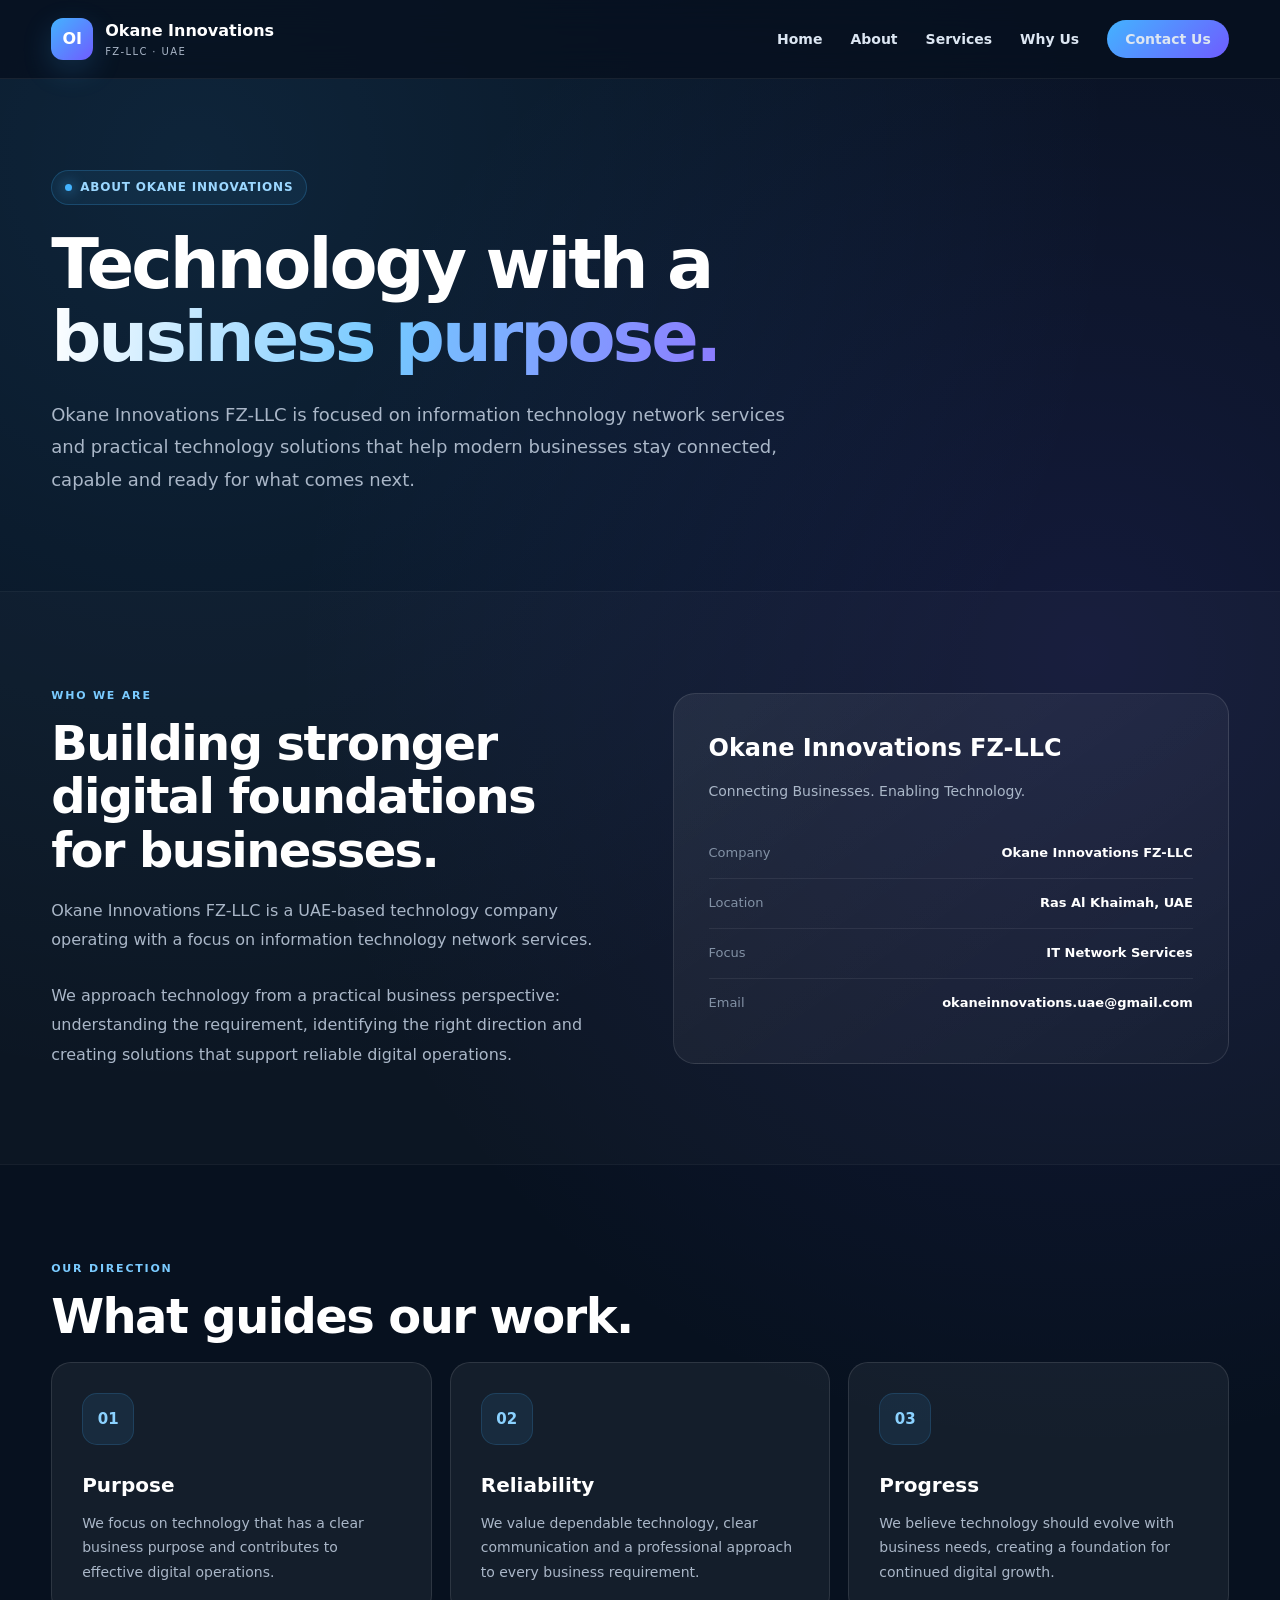
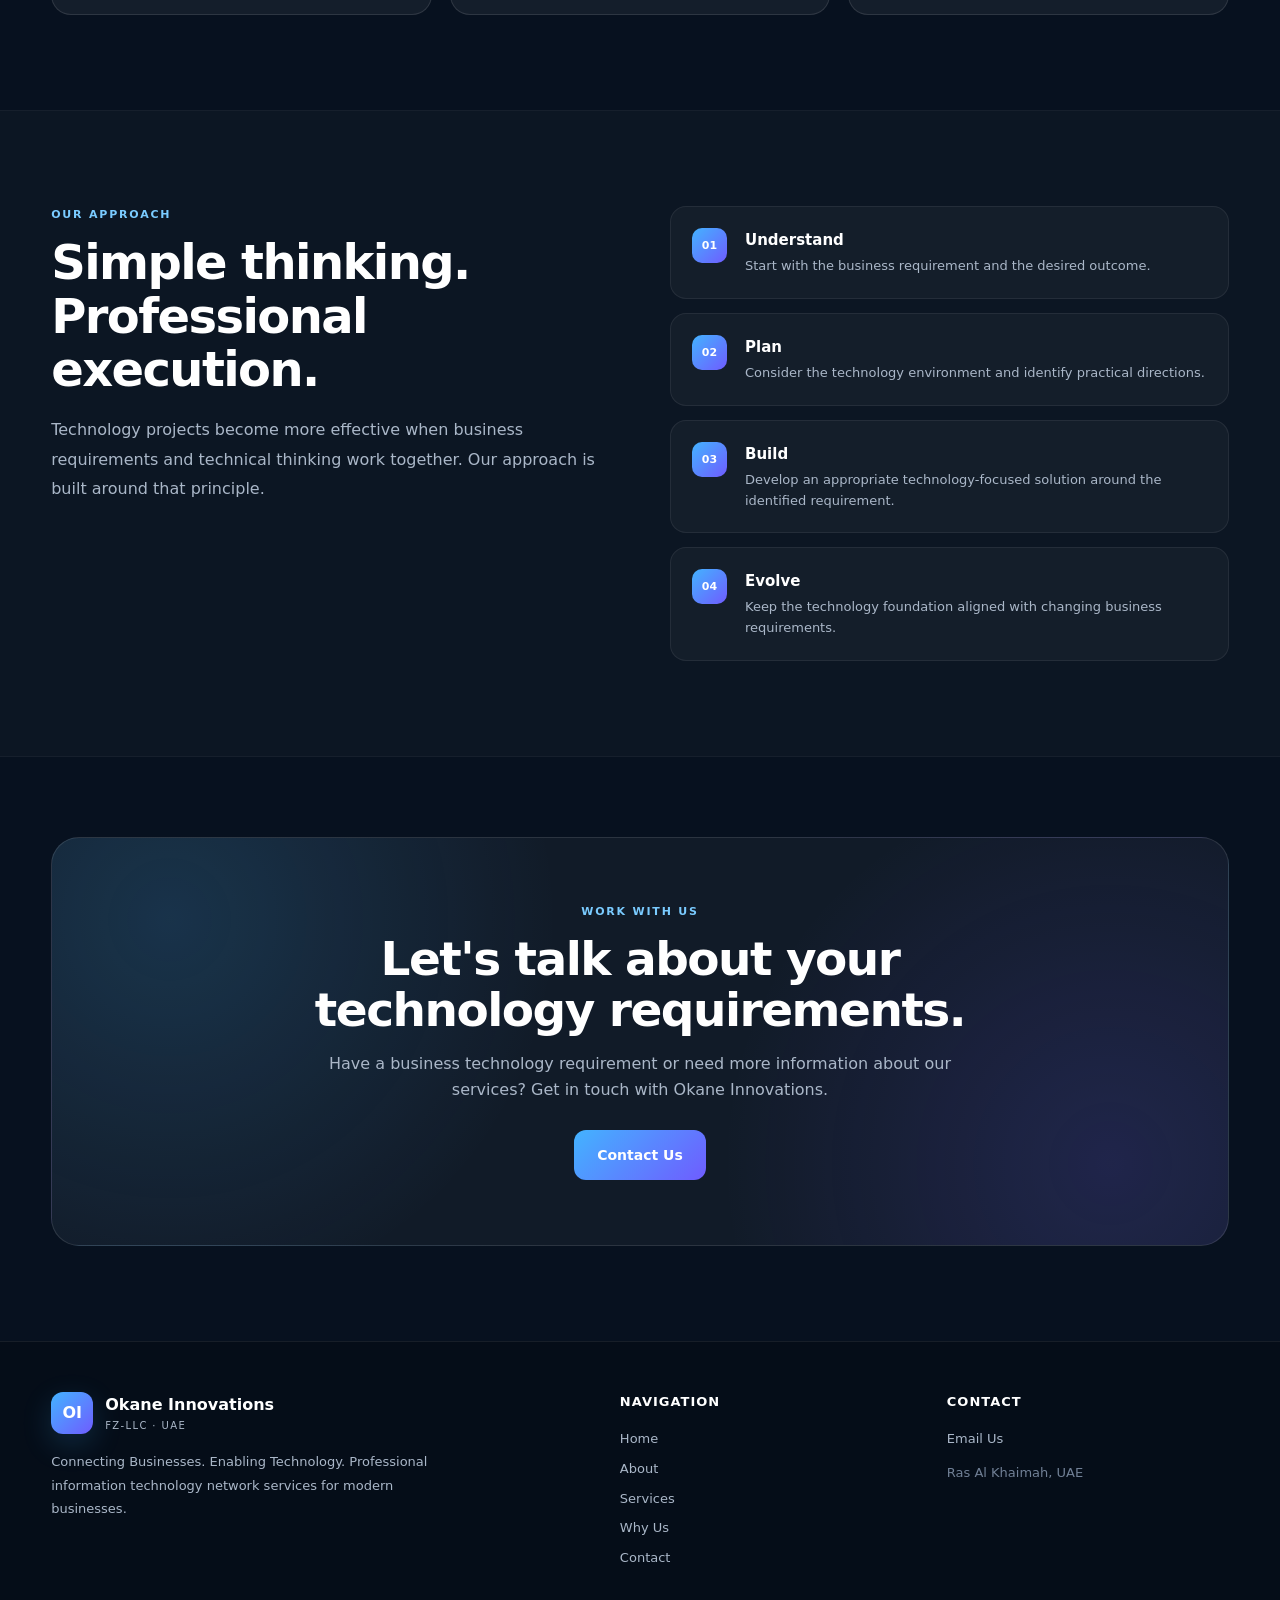
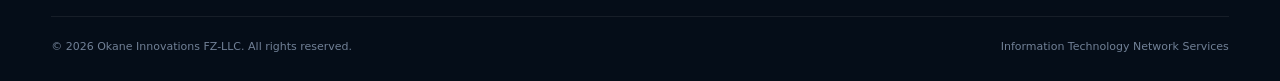
==== about.html @ 5fb8470c "Add about.html for company information page This file contains the complete HTML structure for the '" ====
<!DOCTYPE html>
<html lang="en">
<head>
  <meta charset="UTF-8">

  <meta name="viewport" content="width=device-width, initial-scale=1.0">

  <title>About Us | Okane Innovations FZ-LLC</title>

  <meta
    name="description"
    content="Learn about Okane Innovations FZ-LLC, a UAE-based technology company focused on information technology network services and business technology solutions."
  >

  <meta name="author" content="Okane Innovations FZ-LLC">

  <meta name="theme-color" content="#07111f">

  <style>
    :root {
      --bg: #07111f;
      --bg2: #0b1727;
      --card: rgba(255,255,255,.055);
      --border: rgba(255,255,255,.11);
      --text: #ffffff;
      --muted: #aab7c8;
      --blue: #43b3ff;
      --purple: #6f5cff;
      --max: 1180px;
    }

    * {
      margin: 0;
      padding: 0;
      box-sizing: border-box;
    }

    html {
      scroll-behavior: smooth;
    }

    body {
      font-family:
        Inter,
        system-ui,
        -apple-system,
        BlinkMacSystemFont,
        "Segoe UI",
        sans-serif;

      background:
        radial-gradient(
          circle at 15% 5%,
          rgba(67,179,255,.12),
          transparent 28%
        ),
        radial-gradient(
          circle at 85% 20%,
          rgba(111,92,255,.12),
          transparent 28%
        ),
        var(--bg);

      color: var(--text);
      line-height: 1.6;
      overflow-x: hidden;
    }

    a {
      color: inherit;
      text-decoration: none;
    }

    .container {
      width: min(92%, var(--max));
      margin: auto;
    }

    /* HEADER */

    header {
      position: fixed;
      top: 0;
      left: 0;
      width: 100%;
      z-index: 1000;

      background: rgba(7,17,31,.82);
      backdrop-filter: blur(18px);

      border-bottom: 1px solid rgba(255,255,255,.07);
    }

    .navbar {
      min-height: 78px;

      display: flex;
      align-items: center;
      justify-content: space-between;
    }

    .logo {
      display: flex;
      align-items: center;
      gap: 12px;

      font-weight: 800;
      white-space: nowrap;
    }

    .logo-mark {
      width: 42px;
      height: 42px;

      display: grid;
      place-items: center;

      border-radius: 12px;

      background:
        linear-gradient(
          135deg,
          var(--blue),
          var(--purple)
        );

      font-weight: 900;
      box-shadow: 0 10px 30px rgba(67,179,255,.18);
    }

    .logo-text {
      font-size: 16px;
    }

    .logo-text span {
      display: block;

      color: var(--muted);

      font-size: 10px;
      font-weight: 500;

      letter-spacing: 1.4px;
      text-transform: uppercase;
    }

    nav ul {
      display: flex;
      align-items: center;
      gap: 28px;

      list-style: none;
    }

    nav a {
      color: #dce6f2;

      font-size: 14px;
      font-weight: 600;

      transition: .25s ease;
    }

    nav a:hover {
      color: var(--blue);
    }

    .nav-cta {
      padding: 11px 18px;

      border-radius: 999px;

      background:
        linear-gradient(
          135deg,
          var(--blue),
          var(--purple)
        );
    }

    .menu-toggle {
      display: none;

      border: 0;
      background: transparent;

      color: white;
      font-size: 28px;

      cursor: pointer;
    }

    /* HERO */

    .hero {
      padding: 170px 0 95px;
      position: relative;
    }

    .hero-content {
      max-width: 850px;
    }

    .eyebrow {
      display: inline-flex;
      align-items: center;
      gap: 8px;

      padding: 7px 13px;

      border-radius: 999px;

      border: 1px solid rgba(67,179,255,.22);

      background: rgba(67,179,255,.07);

      color: #9bd7ff;

      font-size: 12px;
      font-weight: 700;

      letter-spacing: .8px;
      text-transform: uppercase;

      margin-bottom: 23px;
    }

    .dot {
      width: 7px;
      height: 7px;

      border-radius: 50%;

      background: var(--blue);

      box-shadow: 0 0 14px var(--blue);
    }

    h1 {
      font-size: clamp(42px, 6vw, 70px);

      line-height: 1.04;

      letter-spacing: -3px;

      margin-bottom: 25px;
    }

    .gradient {
      background:
        linear-gradient(
          100deg,
          #ffffff,
          #74c8ff,
          #8c7bff
        );

      -webkit-background-clip: text;
      background-clip: text;

      color: transparent;
    }

    .hero p {
      max-width: 760px;

      color: var(--muted);

      font-size: 18px;
      line-height: 1.8;
    }

    /* CONTENT */

    section {
      padding: 95px 0;
    }

    .section-label {
      color: #7acbff;

      font-size: 11px;
      font-weight: 800;

      letter-spacing: 1.8px;
      text-transform: uppercase;

      margin-bottom: 12px;
    }

    .section-title {
      font-size: clamp(31px, 4vw, 48px);

      line-height: 1.12;

      letter-spacing: -1.6px;

      margin-bottom: 18px;
    }

    .section-text {
      color: var(--muted);

      font-size: 16px;

      line-height: 1.85;
    }

    .intro {
      background: rgba(255,255,255,.018);

      border-top: 1px solid rgba(255,255,255,.04);
      border-bottom: 1px solid rgba(255,255,255,.04);
    }

    .intro-grid {
      display: grid;

      grid-template-columns: 1fr 1fr;

      gap: 65px;

      align-items: center;
    }

    .info-card {
      padding: 35px;

      border-radius: 22px;

      background:
        linear-gradient(
          145deg,
          rgba(255,255,255,.07),
          rgba(255,255,255,.025)
        );

      border: 1px solid var(--border);
    }

    .info-card h3 {
      font-size: 24px;
      margin-bottom: 12px;
    }

    .info-card p {
      color: var(--muted);

      font-size: 14px;

      line-height: 1.8;
    }

    .company-details {
      margin-top: 25px;
    }

    .detail {
      padding: 14px 0;

      display: flex;
      justify-content: space-between;
      gap: 20px;

      border-bottom: 1px solid rgba(255,255,255,.07);
    }

    .detail:last-child {
      border-bottom: 0;
    }

    .detail span:first-child {
      color: #8291a5;
      font-size: 13px;
    }

    .detail span:last-child {
      text-align: right;
      font-size: 13px;
      font-weight: 700;
    }

    /* MISSION */

    .mission-grid {
      display: grid;

      grid-template-columns: repeat(3,1fr);

      gap: 18px;
    }

    .mission-card {
      min-height: 250px;

      padding: 30px;

      border-radius: 20px;

      background: var(--card);

      border: 1px solid var(--border);

      transition: .3s ease;
    }

    .mission-card:hover {
      transform: translateY(-5px);

      border-color: rgba(67,179,255,.3);

      background: rgba(67,179,255,.055);
    }

    .icon {
      width: 52px;
      height: 52px;

      display: grid;
      place-items: center;

      margin-bottom: 24px;

      border-radius: 15px;

      background: rgba(67,179,255,.09);

      border: 1px solid rgba(67,179,255,.17);

      color: #8bd2ff;

      font-size: 15px;
      font-weight: 900;
    }

    .mission-card h3 {
      font-size: 20px;

      margin-bottom: 10px;
    }

    .mission-card p {
      color: var(--muted);

      font-size: 14px;

      line-height: 1.75;
    }

    /* APPROACH */

    .approach {
      background: rgba(255,255,255,.018);

      border-top: 1px solid rgba(255,255,255,.04);
      border-bottom: 1px solid rgba(255,255,255,.04);
    }

    .approach-grid {
      display: grid;

      grid-template-columns: 1fr 1fr;

      gap: 60px;
    }

    .approach-list {
      display: grid;
      gap: 14px;
    }

    .approach-item {
      display: flex;
      gap: 18px;

      padding: 21px;

      border-radius: 16px;

      background: rgba(255,255,255,.035);

      border: 1px solid rgba(255,255,255,.07);
    }

    .number {
      min-width: 35px;
      height: 35px;

      display: grid;
      place-items: center;

      border-radius: 10px;

      background:
        linear-gradient(
          135deg,
          var(--blue),
          var(--purple)
        );

      font-size: 11px;
      font-weight: 900;
    }

    .approach-item h4 {
      margin-bottom: 4px;
      font-size: 15px;
    }

    .approach-item p {
      color: var(--muted);
      font-size: 13px;
    }

    /* CTA */

    .cta {
      padding-top: 80px;
    }

    .cta-box {
      padding: 65px;

      text-align: center;

      border-radius: 28px;

      background:
        radial-gradient(
          circle at 10% 20%,
          rgba(67,179,255,.16),
          transparent 35%
        ),
        radial-gradient(
          circle at 90% 80%,
          rgba(111,92,255,.16),
          transparent 35%
        ),
        rgba(255,255,255,.045);

      border: 1px solid var(--border);
    }

    .cta-box h2 {
      max-width: 700px;

      margin: auto auto 15px;

      font-size: clamp(30px,4vw,47px);

      line-height: 1.1;
      letter-spacing: -1.5px;
    }

    .cta-box p {
      max-width: 650px;

      margin: 0 auto 28px;

      color: var(--muted);
    }

    .button {
      display: inline-flex;

      align-items: center;
      justify-content: center;

      min-height: 50px;

      padding: 0 23px;

      border-radius: 12px;

      background:
        linear-gradient(
          135deg,
          var(--blue),
          var(--purple)
        );

      font-size: 14px;
      font-weight: 800;
    }

    /* FOOTER */

    footer {
      padding: 50px 0 25px;

      background: #050d18;

      border-top: 1px solid rgba(255,255,255,.07);
    }

    .footer-grid {
      display: grid;

      grid-template-columns: 1.3fr .7fr .7fr;

      gap: 45px;

      padding-bottom: 38px;
    }

    .footer-brand p {
      max-width: 420px;

      margin-top: 16px;

      color: var(--muted);

      font-size: 13px;

      line-height: 1.8;
    }

    .footer-column h4 {
      margin-bottom: 16px;

      font-size: 13px;

      text-transform: uppercase;
      letter-spacing: 1px;
    }

    .footer-column a {
      display: block;

      color: var(--muted);

      font-size: 13px;

      margin-bottom: 9px;
    }

    .footer-column a:hover {
      color: var(--blue);
    }

    .footer-bottom {
      padding-top: 21px;

      border-top: 1px solid rgba(255,255,255,.07);

      display: flex;

      justify-content: space-between;

      gap: 20px;

      color: #718096;

      font-size: 11px;
    }

    /* RESPONSIVE */

    @media (max-width: 900px) {

      .intro-grid,
      .approach-grid {
        grid-template-columns: 1fr;
      }

      .mission-grid {
        grid-template-columns: 1fr 1fr;
      }

      .footer-grid {
        grid-template-columns: 1fr 1fr;
      }
    }

    @media (max-width: 720px) {

      .menu-toggle {
        display: block;
      }

      nav {
        display: none;

        position: absolute;

        top: 78px;
        left: 0;

        width: 100%;

        padding: 20px 5%;

        background: rgba(7,17,31,.97);

        border-bottom: 1px solid rgba(255,255,255,.08);
      }

      nav.active {
        display: block;
      }

      nav ul {
        flex-direction: column;
        align-items: stretch;
        gap: 3px;
      }

      nav a {
        display: block;
        padding: 11px 0;
      }

      .nav-cta {
        text-align: center;
        margin-top: 7px;
      }

      .mission-grid,
      .footer-grid {
        grid-template-columns: 1fr;
      }

      .cta-box {
        padding: 45px 25px;
      }

      .footer-bottom {
        flex-direction: column;
      }
    }

    @media (max-width: 480px) {

      .hero {
        padding-top: 125px;
      }

      h1 {
        letter-spacing: -2px;
      }

      .detail {
        flex-direction: column;
        gap: 4px;
      }

      .detail span:last-child {
        text-align: left;
      }
    }
  </style>
</head>

<body>

  <!-- HEADER -->

  <header>

    <div class="container navbar">

      <a href="index.html" class="logo">

        <div class="logo-mark">
          OI
        </div>

        <div class="logo-text">
          Okane Innovations
          <span>FZ-LLC · UAE</span>
        </div>

      </a>

      <button
        class="menu-toggle"
        id="menuToggle"
        aria-label="Open navigation"
        aria-expanded="false"
      >
        ☰
      </button>

      <nav id="mainNav">

        <ul>

          <li>
            <a href="index.html">
              Home
            </a>
          </li>

          <li>
            <a href="about.html">
              About
            </a>
          </li>

          <li>
            <a href="index.html#services">
              Services
            </a>
          </li>

          <li>
            <a href="index.html#why-us">
              Why Us
            </a>
          </li>

          <li>
            <a href="index.html#contact" class="nav-cta">
              Contact Us
            </a>
          </li>

        </ul>

      </nav>

    </div>

  </header>


  <!-- HERO -->

  <main>

    <section class="hero">

      <div class="container">

        <div class="hero-content">

          <div class="eyebrow">

            <span class="dot"></span>

            About Okane Innovations

          </div>

          <h1>

            Technology with a
            <span class="gradient">
              business purpose.
            </span>

          </h1>

          <p>
            Okane Innovations FZ-LLC is focused on information
            technology network services and practical technology
            solutions that help modern businesses stay connected,
            capable and ready for what comes next.
          </p>

        </div>

      </div>

    </section>


    <!-- COMPANY INTRO -->

    <section class="intro">

      <div class="container intro-grid">

        <div>

          <div class="section-label">
            Who We Are
          </div>

          <h2 class="section-title">
            Building stronger digital foundations for businesses.
          </h2>

          <p class="section-text">
            Okane Innovations FZ-LLC is a UAE-based technology
            company operating with a focus on information technology
            network services.
          </p>

          <br>

          <p class="section-text">
            We approach technology from a practical business
            perspective: understanding the requirement, identifying
            the right direction and creating solutions that support
            reliable digital operations.
          </p>

        </div>


        <div class="info-card">

          <h3>
            Okane Innovations FZ-LLC
          </h3>

          <p>
            Connecting Businesses. Enabling Technology.
          </p>

          <div class="company-details">

            <div class="detail">

              <span>
                Company
              </span>

              <span>
                Okane Innovations FZ-LLC
              </span>

            </div>

            <div class="detail">

              <span>
                Location
              </span>

              <span>
                Ras Al Khaimah, UAE
              </span>

            </div>

            <div class="detail">

              <span>
                Focus
              </span>

              <span>
                IT Network Services
              </span>

            </div>

            <div class="detail">

              <span>
                Email
              </span>

              <span>
                okaneinnovations.uae@gmail.com
              </span>

            </div>

          </div>

        </div>

      </div>

    </section>


    <!-- MISSION -->

    <section>

      <div class="container">

        <div class="section-label">
          Our Direction
        </div>

        <h2 class="section-title">
          What guides our work.
        </h2>

        <div class="mission-grid">

          <article class="mission-card">

            <div class="icon">
              01
            </div>

            <h3>
              Purpose
            </h3>

            <p>
              We focus on technology that has a clear business
              purpose and contributes to effective digital operations.
            </p>

          </article>


          <article class="mission-card">

            <div class="icon">
              02
            </div>

            <h3>
              Reliability
            </h3>

            <p>
              We value dependable technology, clear communication
              and a professional approach to every business requirement.
            </p>

          </article>


          <article class="mission-card">

            <div class="icon">
              03
            </div>

            <h3>
              Progress
            </h3>

            <p>
              We believe technology should evolve with business needs,
              creating a foundation for continued digital growth.
            </p>

          </article>

        </div>

      </div>

    </section>


    <!-- APPROACH -->

    <section class="approach">

      <div class="container approach-grid">

        <div>

          <div class="section-label">
            Our Approach
          </div>

          <h2 class="section-title">
            Simple thinking.
            Professional execution.
          </h2>

          <p class="section-text">
            Technology projects become more effective when business
            requirements and technical thinking work together.
            Our approach is built around that principle.
          </p>

        </div>


        <div class="approach-list">

          <div class="approach-item">

            <div class="number">
              01
            </div>

            <div>

              <h4>
                Understand
              </h4>

              <p>
                Start with the business requirement and the desired
                outcome.
              </p>

            </div>

          </div>


          <div class="approach-item">

            <div class="number">
              02
            </div>

            <div>

              <h4>
                Plan
              </h4>

              <p>
                Consider the technology environment and identify
                practical directions.
              </p>

            </div>

          </div>


          <div class="approach-item">

            <div class="number">
              03
            </div>

            <div>

              <h4>
                Build
              </h4>

              <p>
                Develop an appropriate technology-focused solution
                around the identified requirement.
              </p>

            </div>

          </div>


          <div class="approach-item">

            <div class="number">
              04
            </div>

            <div>

              <h4>
                Evolve
              </h4>

              <p>
                Keep the technology foundation aligned with changing
                business requirements.
              </p>

            </div>

          </div>

        </div>

      </div>

    </section>


    <!-- CTA -->

    <section class="cta">

      <div class="container">

        <div class="cta-box">

          <div class="section-label">
            Work With Us
          </div>

          <h2>
            Let's talk about your technology requirements.
          </h2>

          <p>
            Have a business technology requirement or need more
            information about our services? Get in touch with
            Okane Innovations.
          </p>

          <a
            href="mailto:okaneinnovations.uae@gmail.com"
            class="button"
          >
            Contact Us
          </a>

        </div>

      </div>

    </section>

  </main>


  <!-- FOOTER -->

  <footer>

    <div class="container">

      <div class="footer-grid">

        <div class="footer-brand">

          <a href="index.html" class="logo">

            <div class="logo-mark">
              OI
            </div>

            <div class="logo-text">
              Okane Innovations
              <span>FZ-LLC · UAE</span>
            </div>

          </a>

          <p>
            Connecting Businesses. Enabling Technology.
            Professional information technology network services
            for modern businesses.
          </p>

        </div>


        <div class="footer-column">

          <h4>
            Navigation
          </h4>

          <a href="index.html">
            Home
          </a>

          <a href="about.html">
            About
          </a>

          <a href="index.html#services">
            Services
          </a>

          <a href="index.html#why-us">
            Why Us
          </a>

          <a href="index.html#contact">
            Contact
          </a>

        </div>


        <div class="footer-column">

          <h4>
            Contact
          </h4>

          <a href="mailto:okaneinnovations.uae@gmail.com">
            Email Us
          </a>

          <span style="color:#718096;font-size:13px;">
            Ras Al Khaimah, UAE
          </span>

        </div>

      </div>


      <div class="footer-bottom">

        <span>
          © <span id="year"></span>
          Okane Innovations FZ-LLC.
          All rights reserved.
        </span>

        <span>
          Information Technology Network Services
        </span>

      </div>

    </div>

  </footer>


  <script>

    const menuToggle =
      document.getElementById("menuToggle");

    const mainNav =
      document.getElementById("mainNav");

    menuToggle.addEventListener("click", () => {

      const isOpen =
        mainNav.classList.toggle("active");

      menuToggle.setAttribute(
        "aria-expanded",
        isOpen ? "true" : "false"
      );

    });


    document
      .querySelectorAll("#mainNav a")
      .forEach(link => {

        link.addEventListener("click", () => {

          mainNav.classList.remove("active");

          menuToggle.setAttribute(
            "aria-expanded",
            "false"
          );

        });

      });


    document.getElementById("year").textContent =
      new Date().getFullYear();

  </script>

</body>
</html>
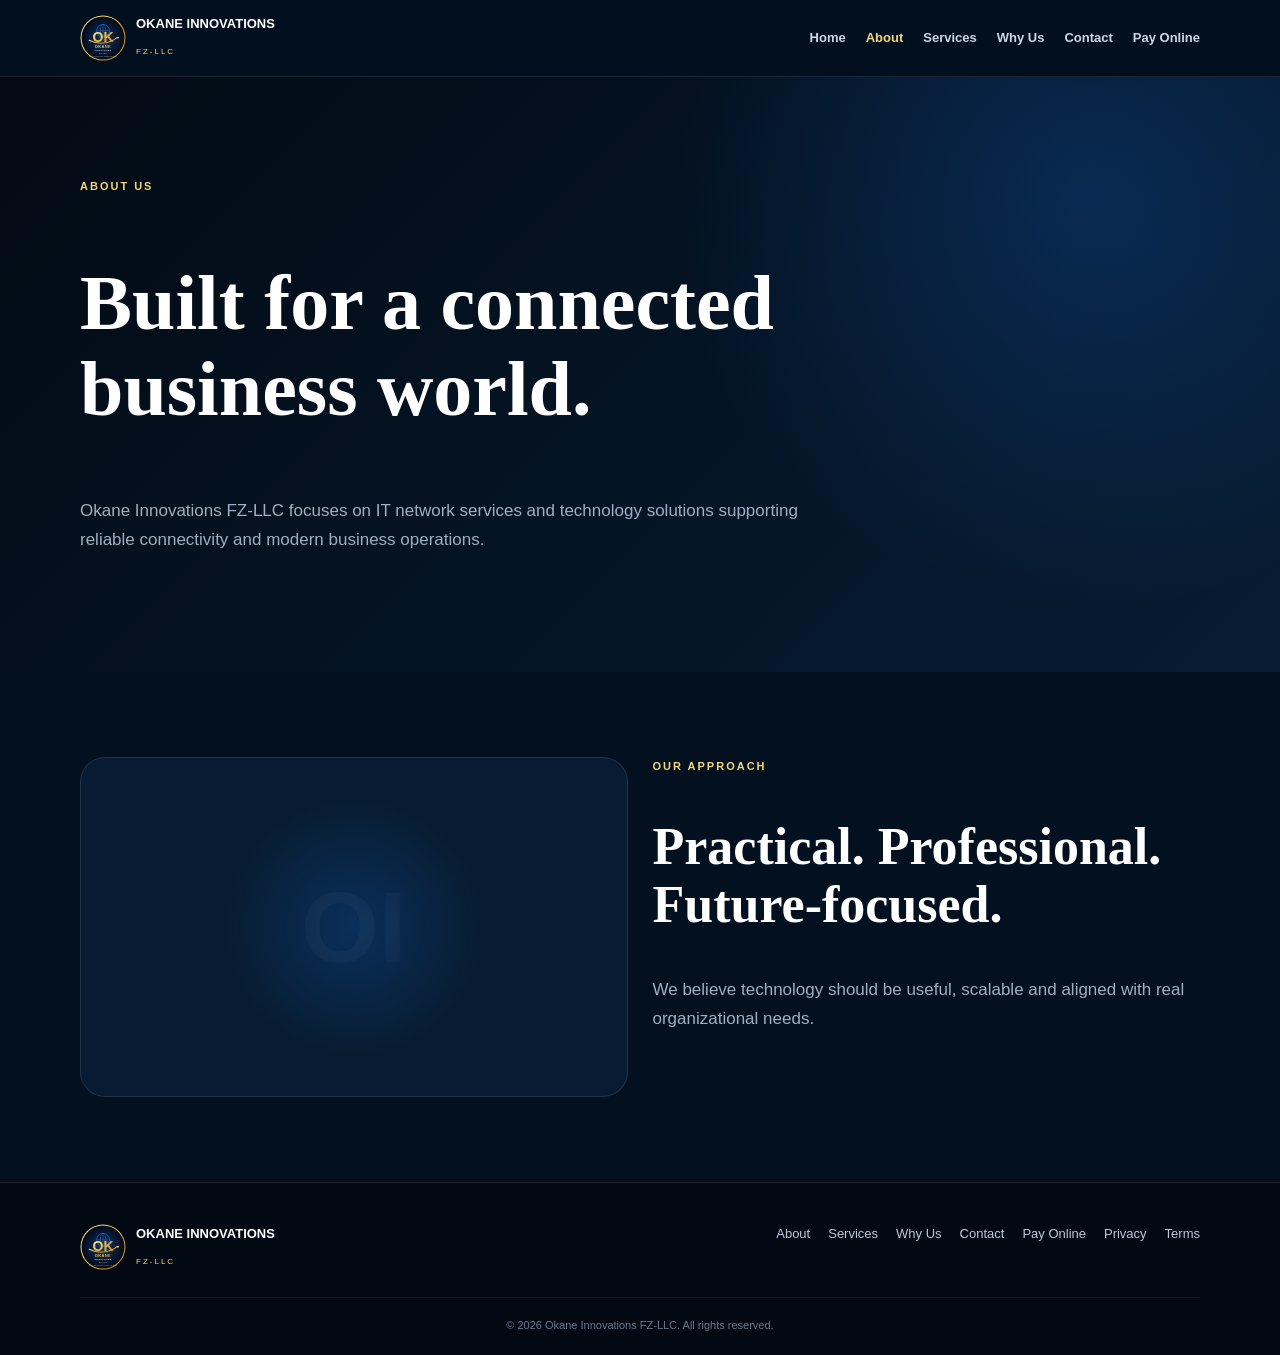
==== commit ca77c75b: "Add files via upload" ====
--- a/about.html
+++ b/about.html
@@ -1,1351 +1 @@
-<!DOCTYPE html>
-<html lang="en">
-<head>
-  <meta charset="UTF-8">
-
-  <meta name="viewport" content="width=device-width, initial-scale=1.0">
-
-  <title>About Us | Okane Innovations FZ-LLC</title>
-
-  <meta
-    name="description"
-    content="Learn about Okane Innovations FZ-LLC, a UAE-based technology company focused on information technology network services and business technology solutions."
-  >
-
-  <meta name="author" content="Okane Innovations FZ-LLC">
-
-  <meta name="theme-color" content="#07111f">
-
-  <style>
-    :root {
-      --bg: #07111f;
-      --bg2: #0b1727;
-      --card: rgba(255,255,255,.055);
-      --border: rgba(255,255,255,.11);
-      --text: #ffffff;
-      --muted: #aab7c8;
-      --blue: #43b3ff;
-      --purple: #6f5cff;
-      --max: 1180px;
-    }
-
-    * {
-      margin: 0;
-      padding: 0;
-      box-sizing: border-box;
-    }
-
-    html {
-      scroll-behavior: smooth;
-    }
-
-    body {
-      font-family:
-        Inter,
-        system-ui,
-        -apple-system,
-        BlinkMacSystemFont,
-        "Segoe UI",
-        sans-serif;
-
-      background:
-        radial-gradient(
-          circle at 15% 5%,
-          rgba(67,179,255,.12),
-          transparent 28%
-        ),
-        radial-gradient(
-          circle at 85% 20%,
-          rgba(111,92,255,.12),
-          transparent 28%
-        ),
-        var(--bg);
-
-      color: var(--text);
-      line-height: 1.6;
-      overflow-x: hidden;
-    }
-
-    a {
-      color: inherit;
-      text-decoration: none;
-    }
-
-    .container {
-      width: min(92%, var(--max));
-      margin: auto;
-    }
-
-    /* HEADER */
-
-    header {
-      position: fixed;
-      top: 0;
-      left: 0;
-      width: 100%;
-      z-index: 1000;
-
-      background: rgba(7,17,31,.82);
-      backdrop-filter: blur(18px);
-
-      border-bottom: 1px solid rgba(255,255,255,.07);
-    }
-
-    .navbar {
-      min-height: 78px;
-
-      display: flex;
-      align-items: center;
-      justify-content: space-between;
-    }
-
-    .logo {
-      display: flex;
-      align-items: center;
-      gap: 12px;
-
-      font-weight: 800;
-      white-space: nowrap;
-    }
-
-    .logo-mark {
-      width: 42px;
-      height: 42px;
-
-      display: grid;
-      place-items: center;
-
-      border-radius: 12px;
-
-      background:
-        linear-gradient(
-          135deg,
-          var(--blue),
-          var(--purple)
-        );
-
-      font-weight: 900;
-      box-shadow: 0 10px 30px rgba(67,179,255,.18);
-    }
-
-    .logo-text {
-      font-size: 16px;
-    }
-
-    .logo-text span {
-      display: block;
-
-      color: var(--muted);
-
-      font-size: 10px;
-      font-weight: 500;
-
-      letter-spacing: 1.4px;
-      text-transform: uppercase;
-    }
-
-    nav ul {
-      display: flex;
-      align-items: center;
-      gap: 28px;
-
-      list-style: none;
-    }
-
-    nav a {
-      color: #dce6f2;
-
-      font-size: 14px;
-      font-weight: 600;
-
-      transition: .25s ease;
-    }
-
-    nav a:hover {
-      color: var(--blue);
-    }
-
-    .nav-cta {
-      padding: 11px 18px;
-
-      border-radius: 999px;
-
-      background:
-        linear-gradient(
-          135deg,
-          var(--blue),
-          var(--purple)
-        );
-    }
-
-    .menu-toggle {
-      display: none;
-
-      border: 0;
-      background: transparent;
-
-      color: white;
-      font-size: 28px;
-
-      cursor: pointer;
-    }
-
-    /* HERO */
-
-    .hero {
-      padding: 170px 0 95px;
-      position: relative;
-    }
-
-    .hero-content {
-      max-width: 850px;
-    }
-
-    .eyebrow {
-      display: inline-flex;
-      align-items: center;
-      gap: 8px;
-
-      padding: 7px 13px;
-
-      border-radius: 999px;
-
-      border: 1px solid rgba(67,179,255,.22);
-
-      background: rgba(67,179,255,.07);
-
-      color: #9bd7ff;
-
-      font-size: 12px;
-      font-weight: 700;
-
-      letter-spacing: .8px;
-      text-transform: uppercase;
-
-      margin-bottom: 23px;
-    }
-
-    .dot {
-      width: 7px;
-      height: 7px;
-
-      border-radius: 50%;
-
-      background: var(--blue);
-
-      box-shadow: 0 0 14px var(--blue);
-    }
-
-    h1 {
-      font-size: clamp(42px, 6vw, 70px);
-
-      line-height: 1.04;
-
-      letter-spacing: -3px;
-
-      margin-bottom: 25px;
-    }
-
-    .gradient {
-      background:
-        linear-gradient(
-          100deg,
-          #ffffff,
-          #74c8ff,
-          #8c7bff
-        );
-
-      -webkit-background-clip: text;
-      background-clip: text;
-
-      color: transparent;
-    }
-
-    .hero p {
-      max-width: 760px;
-
-      color: var(--muted);
-
-      font-size: 18px;
-      line-height: 1.8;
-    }
-
-    /* CONTENT */
-
-    section {
-      padding: 95px 0;
-    }
-
-    .section-label {
-      color: #7acbff;
-
-      font-size: 11px;
-      font-weight: 800;
-
-      letter-spacing: 1.8px;
-      text-transform: uppercase;
-
-      margin-bottom: 12px;
-    }
-
-    .section-title {
-      font-size: clamp(31px, 4vw, 48px);
-
-      line-height: 1.12;
-
-      letter-spacing: -1.6px;
-
-      margin-bottom: 18px;
-    }
-
-    .section-text {
-      color: var(--muted);
-
-      font-size: 16px;
-
-      line-height: 1.85;
-    }
-
-    .intro {
-      background: rgba(255,255,255,.018);
-
-      border-top: 1px solid rgba(255,255,255,.04);
-      border-bottom: 1px solid rgba(255,255,255,.04);
-    }
-
-    .intro-grid {
-      display: grid;
-
-      grid-template-columns: 1fr 1fr;
-
-      gap: 65px;
-
-      align-items: center;
-    }
-
-    .info-card {
-      padding: 35px;
-
-      border-radius: 22px;
-
-      background:
-        linear-gradient(
-          145deg,
-          rgba(255,255,255,.07),
-          rgba(255,255,255,.025)
-        );
-
-      border: 1px solid var(--border);
-    }
-
-    .info-card h3 {
-      font-size: 24px;
-      margin-bottom: 12px;
-    }
-
-    .info-card p {
-      color: var(--muted);
-
-      font-size: 14px;
-
-      line-height: 1.8;
-    }
-
-    .company-details {
-      margin-top: 25px;
-    }
-
-    .detail {
-      padding: 14px 0;
-
-      display: flex;
-      justify-content: space-between;
-      gap: 20px;
-
-      border-bottom: 1px solid rgba(255,255,255,.07);
-    }
-
-    .detail:last-child {
-      border-bottom: 0;
-    }
-
-    .detail span:first-child {
-      color: #8291a5;
-      font-size: 13px;
-    }
-
-    .detail span:last-child {
-      text-align: right;
-      font-size: 13px;
-      font-weight: 700;
-    }
-
-    /* MISSION */
-
-    .mission-grid {
-      display: grid;
-
-      grid-template-columns: repeat(3,1fr);
-
-      gap: 18px;
-    }
-
-    .mission-card {
-      min-height: 250px;
-
-      padding: 30px;
-
-      border-radius: 20px;
-
-      background: var(--card);
-
-      border: 1px solid var(--border);
-
-      transition: .3s ease;
-    }
-
-    .mission-card:hover {
-      transform: translateY(-5px);
-
-      border-color: rgba(67,179,255,.3);
-
-      background: rgba(67,179,255,.055);
-    }
-
-    .icon {
-      width: 52px;
-      height: 52px;
-
-      display: grid;
-      place-items: center;
-
-      margin-bottom: 24px;
-
-      border-radius: 15px;
-
-      background: rgba(67,179,255,.09);
-
-      border: 1px solid rgba(67,179,255,.17);
-
-      color: #8bd2ff;
-
-      font-size: 15px;
-      font-weight: 900;
-    }
-
-    .mission-card h3 {
-      font-size: 20px;
-
-      margin-bottom: 10px;
-    }
-
-    .mission-card p {
-      color: var(--muted);
-
-      font-size: 14px;
-
-      line-height: 1.75;
-    }
-
-    /* APPROACH */
-
-    .approach {
-      background: rgba(255,255,255,.018);
-
-      border-top: 1px solid rgba(255,255,255,.04);
-      border-bottom: 1px solid rgba(255,255,255,.04);
-    }
-
-    .approach-grid {
-      display: grid;
-
-      grid-template-columns: 1fr 1fr;
-
-      gap: 60px;
-    }
-
-    .approach-list {
-      display: grid;
-      gap: 14px;
-    }
-
-    .approach-item {
-      display: flex;
-      gap: 18px;
-
-      padding: 21px;
-
-      border-radius: 16px;
-
-      background: rgba(255,255,255,.035);
-
-      border: 1px solid rgba(255,255,255,.07);
-    }
-
-    .number {
-      min-width: 35px;
-      height: 35px;
-
-      display: grid;
-      place-items: center;
-
-      border-radius: 10px;
-
-      background:
-        linear-gradient(
-          135deg,
-          var(--blue),
-          var(--purple)
-        );
-
-      font-size: 11px;
-      font-weight: 900;
-    }
-
-    .approach-item h4 {
-      margin-bottom: 4px;
-      font-size: 15px;
-    }
-
-    .approach-item p {
-      color: var(--muted);
-      font-size: 13px;
-    }
-
-    /* CTA */
-
-    .cta {
-      padding-top: 80px;
-    }
-
-    .cta-box {
-      padding: 65px;
-
-      text-align: center;
-
-      border-radius: 28px;
-
-      background:
-        radial-gradient(
-          circle at 10% 20%,
-          rgba(67,179,255,.16),
-          transparent 35%
-        ),
-        radial-gradient(
-          circle at 90% 80%,
-          rgba(111,92,255,.16),
-          transparent 35%
-        ),
-        rgba(255,255,255,.045);
-
-      border: 1px solid var(--border);
-    }
-
-    .cta-box h2 {
-      max-width: 700px;
-
-      margin: auto auto 15px;
-
-      font-size: clamp(30px,4vw,47px);
-
-      line-height: 1.1;
-      letter-spacing: -1.5px;
-    }
-
-    .cta-box p {
-      max-width: 650px;
-
-      margin: 0 auto 28px;
-
-      color: var(--muted);
-    }
-
-    .button {
-      display: inline-flex;
-
-      align-items: center;
-      justify-content: center;
-
-      min-height: 50px;
-
-      padding: 0 23px;
-
-      border-radius: 12px;
-
-      background:
-        linear-gradient(
-          135deg,
-          var(--blue),
-          var(--purple)
-        );
-
-      font-size: 14px;
-      font-weight: 800;
-    }
-
-    /* FOOTER */
-
-    footer {
-      padding: 50px 0 25px;
-
-      background: #050d18;
-
-      border-top: 1px solid rgba(255,255,255,.07);
-    }
-
-    .footer-grid {
-      display: grid;
-
-      grid-template-columns: 1.3fr .7fr .7fr;
-
-      gap: 45px;
-
-      padding-bottom: 38px;
-    }
-
-    .footer-brand p {
-      max-width: 420px;
-
-      margin-top: 16px;
-
-      color: var(--muted);
-
-      font-size: 13px;
-
-      line-height: 1.8;
-    }
-
-    .footer-column h4 {
-      margin-bottom: 16px;
-
-      font-size: 13px;
-
-      text-transform: uppercase;
-      letter-spacing: 1px;
-    }
-
-    .footer-column a {
-      display: block;
-
-      color: var(--muted);
-
-      font-size: 13px;
-
-      margin-bottom: 9px;
-    }
-
-    .footer-column a:hover {
-      color: var(--blue);
-    }
-
-    .footer-bottom {
-      padding-top: 21px;
-
-      border-top: 1px solid rgba(255,255,255,.07);
-
-      display: flex;
-
-      justify-content: space-between;
-
-      gap: 20px;
-
-      color: #718096;
-
-      font-size: 11px;
-    }
-
-    /* RESPONSIVE */
-
-    @media (max-width: 900px) {
-
-      .intro-grid,
-      .approach-grid {
-        grid-template-columns: 1fr;
-      }
-
-      .mission-grid {
-        grid-template-columns: 1fr 1fr;
-      }
-
-      .footer-grid {
-        grid-template-columns: 1fr 1fr;
-      }
-    }
-
-    @media (max-width: 720px) {
-
-      .menu-toggle {
-        display: block;
-      }
-
-      nav {
-        display: none;
-
-        position: absolute;
-
-        top: 78px;
-        left: 0;
-
-        width: 100%;
-
-        padding: 20px 5%;
-
-        background: rgba(7,17,31,.97);
-
-        border-bottom: 1px solid rgba(255,255,255,.08);
-      }
-
-      nav.active {
-        display: block;
-      }
-
-      nav ul {
-        flex-direction: column;
-        align-items: stretch;
-        gap: 3px;
-      }
-
-      nav a {
-        display: block;
-        padding: 11px 0;
-      }
-
-      .nav-cta {
-        text-align: center;
-        margin-top: 7px;
-      }
-
-      .mission-grid,
-      .footer-grid {
-        grid-template-columns: 1fr;
-      }
-
-      .cta-box {
-        padding: 45px 25px;
-      }
-
-      .footer-bottom {
-        flex-direction: column;
-      }
-    }
-
-    @media (max-width: 480px) {
-
-      .hero {
-        padding-top: 125px;
-      }
-
-      h1 {
-        letter-spacing: -2px;
-      }
-
-      .detail {
-        flex-direction: column;
-        gap: 4px;
-      }
-
-      .detail span:last-child {
-        text-align: left;
-      }
-    }
-  </style>
-</head>
-
-<body>
-
-  <!-- HEADER -->
-
-  <header>
-
-    <div class="container navbar">
-
-      <a href="index.html" class="logo">
-
-        <div class="logo-mark">
-          OI
-        </div>
-
-        <div class="logo-text">
-          Okane Innovations
-          <span>FZ-LLC · UAE</span>
-        </div>
-
-      </a>
-
-      <button
-        class="menu-toggle"
-        id="menuToggle"
-        aria-label="Open navigation"
-        aria-expanded="false"
-      >
-        ☰
-      </button>
-
-      <nav id="mainNav">
-
-        <ul>
-
-          <li>
-            <a href="index.html">
-              Home
-            </a>
-          </li>
-
-          <li>
-            <a href="about.html">
-              About
-            </a>
-          </li>
-
-          <li>
-            <a href="index.html#services">
-              Services
-            </a>
-          </li>
-
-          <li>
-            <a href="index.html#why-us">
-              Why Us
-            </a>
-          </li>
-
-          <li>
-            <a href="index.html#contact" class="nav-cta">
-              Contact Us
-            </a>
-          </li>
-
-        </ul>
-
-      </nav>
-
-    </div>
-
-  </header>
-
-
-  <!-- HERO -->
-
-  <main>
-
-    <section class="hero">
-
-      <div class="container">
-
-        <div class="hero-content">
-
-          <div class="eyebrow">
-
-            <span class="dot"></span>
-
-            About Okane Innovations
-
-          </div>
-
-          <h1>
-
-            Technology with a
-            <span class="gradient">
-              business purpose.
-            </span>
-
-          </h1>
-
-          <p>
-            Okane Innovations FZ-LLC is focused on information
-            technology network services and practical technology
-            solutions that help modern businesses stay connected,
-            capable and ready for what comes next.
-          </p>
-
-        </div>
-
-      </div>
-
-    </section>
-
-
-    <!-- COMPANY INTRO -->
-
-    <section class="intro">
-
-      <div class="container intro-grid">
-
-        <div>
-
-          <div class="section-label">
-            Who We Are
-          </div>
-
-          <h2 class="section-title">
-            Building stronger digital foundations for businesses.
-          </h2>
-
-          <p class="section-text">
-            Okane Innovations FZ-LLC is a UAE-based technology
-            company operating with a focus on information technology
-            network services.
-          </p>
-
-          <br>
-
-          <p class="section-text">
-            We approach technology from a practical business
-            perspective: understanding the requirement, identifying
-            the right direction and creating solutions that support
-            reliable digital operations.
-          </p>
-
-        </div>
-
-
-        <div class="info-card">
-
-          <h3>
-            Okane Innovations FZ-LLC
-          </h3>
-
-          <p>
-            Connecting Businesses. Enabling Technology.
-          </p>
-
-          <div class="company-details">
-
-            <div class="detail">
-
-              <span>
-                Company
-              </span>
-
-              <span>
-                Okane Innovations FZ-LLC
-              </span>
-
-            </div>
-
-            <div class="detail">
-
-              <span>
-                Location
-              </span>
-
-              <span>
-                Ras Al Khaimah, UAE
-              </span>
-
-            </div>
-
-            <div class="detail">
-
-              <span>
-                Focus
-              </span>
-
-              <span>
-                IT Network Services
-              </span>
-
-            </div>
-
-            <div class="detail">
-
-              <span>
-                Email
-              </span>
-
-              <span>
-                okaneinnovations.uae@gmail.com
-              </span>
-
-            </div>
-
-          </div>
-
-        </div>
-
-      </div>
-
-    </section>
-
-
-    <!-- MISSION -->
-
-    <section>
-
-      <div class="container">
-
-        <div class="section-label">
-          Our Direction
-        </div>
-
-        <h2 class="section-title">
-          What guides our work.
-        </h2>
-
-        <div class="mission-grid">
-
-          <article class="mission-card">
-
-            <div class="icon">
-              01
-            </div>
-
-            <h3>
-              Purpose
-            </h3>
-
-            <p>
-              We focus on technology that has a clear business
-              purpose and contributes to effective digital operations.
-            </p>
-
-          </article>
-
-
-          <article class="mission-card">
-
-            <div class="icon">
-              02
-            </div>
-
-            <h3>
-              Reliability
-            </h3>
-
-            <p>
-              We value dependable technology, clear communication
-              and a professional approach to every business requirement.
-            </p>
-
-          </article>
-
-
-          <article class="mission-card">
-
-            <div class="icon">
-              03
-            </div>
-
-            <h3>
-              Progress
-            </h3>
-
-            <p>
-              We believe technology should evolve with business needs,
-              creating a foundation for continued digital growth.
-            </p>
-
-          </article>
-
-        </div>
-
-      </div>
-
-    </section>
-
-
-    <!-- APPROACH -->
-
-    <section class="approach">
-
-      <div class="container approach-grid">
-
-        <div>
-
-          <div class="section-label">
-            Our Approach
-          </div>
-
-          <h2 class="section-title">
-            Simple thinking.
-            Professional execution.
-          </h2>
-
-          <p class="section-text">
-            Technology projects become more effective when business
-            requirements and technical thinking work together.
-            Our approach is built around that principle.
-          </p>
-
-        </div>
-
-
-        <div class="approach-list">
-
-          <div class="approach-item">
-
-            <div class="number">
-              01
-            </div>
-
-            <div>
-
-              <h4>
-                Understand
-              </h4>
-
-              <p>
-                Start with the business requirement and the desired
-                outcome.
-              </p>
-
-            </div>
-
-          </div>
-
-
-          <div class="approach-item">
-
-            <div class="number">
-              02
-            </div>
-
-            <div>
-
-              <h4>
-                Plan
-              </h4>
-
-              <p>
-                Consider the technology environment and identify
-                practical directions.
-              </p>
-
-            </div>
-
-          </div>
-
-
-          <div class="approach-item">
-
-            <div class="number">
-              03
-            </div>
-
-            <div>
-
-              <h4>
-                Build
-              </h4>
-
-              <p>
-                Develop an appropriate technology-focused solution
-                around the identified requirement.
-              </p>
-
-            </div>
-
-          </div>
-
-
-          <div class="approach-item">
-
-            <div class="number">
-              04
-            </div>
-
-            <div>
-
-              <h4>
-                Evolve
-              </h4>
-
-              <p>
-                Keep the technology foundation aligned with changing
-                business requirements.
-              </p>
-
-            </div>
-
-          </div>
-
-        </div>
-
-      </div>
-
-    </section>
-
-
-    <!-- CTA -->
-
-    <section class="cta">
-
-      <div class="container">
-
-        <div class="cta-box">
-
-          <div class="section-label">
-            Work With Us
-          </div>
-
-          <h2>
-            Let's talk about your technology requirements.
-          </h2>
-
-          <p>
-            Have a business technology requirement or need more
-            information about our services? Get in touch with
-            Okane Innovations.
-          </p>
-
-          <a
-            href="mailto:okaneinnovations.uae@gmail.com"
-            class="button"
-          >
-            Contact Us
-          </a>
-
-        </div>
-
-      </div>
-
-    </section>
-
-  </main>
-
-
-  <!-- FOOTER -->
-
-  <footer>
-
-    <div class="container">
-
-      <div class="footer-grid">
-
-        <div class="footer-brand">
-
-          <a href="index.html" class="logo">
-
-            <div class="logo-mark">
-              OI
-            </div>
-
-            <div class="logo-text">
-              Okane Innovations
-              <span>FZ-LLC · UAE</span>
-            </div>
-
-          </a>
-
-          <p>
-            Connecting Businesses. Enabling Technology.
-            Professional information technology network services
-            for modern businesses.
-          </p>
-
-        </div>
-
-
-        <div class="footer-column">
-
-          <h4>
-            Navigation
-          </h4>
-
-          <a href="index.html">
-            Home
-          </a>
-
-          <a href="about.html">
-            About
-          </a>
-
-          <a href="index.html#services">
-            Services
-          </a>
-
-          <a href="index.html#why-us">
-            Why Us
-          </a>
-
-          <a href="index.html#contact">
-            Contact
-          </a>
-
-        </div>
-
-
-        <div class="footer-column">
-
-          <h4>
-            Contact
-          </h4>
-
-          <a href="mailto:okaneinnovations.uae@gmail.com">
-            Email Us
-          </a>
-
-          <span style="color:#718096;font-size:13px;">
-            Ras Al Khaimah, UAE
-          </span>
-
-        </div>
-
-      </div>
-
-
-      <div class="footer-bottom">
-
-        <span>
-          © <span id="year"></span>
-          Okane Innovations FZ-LLC.
-          All rights reserved.
-        </span>
-
-        <span>
-          Information Technology Network Services
-        </span>
-
-      </div>
-
-    </div>
-
-  </footer>
-
-
-  <script>
-
-    const menuToggle =
-      document.getElementById("menuToggle");
-
-    const mainNav =
-      document.getElementById("mainNav");
-
-    menuToggle.addEventListener("click", () => {
-
-      const isOpen =
-        mainNav.classList.toggle("active");
-
-      menuToggle.setAttribute(
-        "aria-expanded",
-        isOpen ? "true" : "false"
-      );
-
-    });
-
-
-    document
-      .querySelectorAll("#mainNav a")
-      .forEach(link => {
-
-        link.addEventListener("click", () => {
-
-          mainNav.classList.remove("active");
-
-          menuToggle.setAttribute(
-            "aria-expanded",
-            "false"
-          );
-
-        });
-
-      });
-
-
-    document.getElementById("year").textContent =
-      new Date().getFullYear();
-
-  </script>
-
-</body>
-</html>
+<!doctype html><html><head><meta charset="utf-8"><meta name="viewport" content="width=device-width,initial-scale=1"><title>About | Okane Innovations FZ-LLC</title><link rel="icon" href="favicon.svg"><link rel="stylesheet" href="styles.css"></head><body><header><div class="container nav"><a class="logo" href="index.html"><img src="logo.svg"><span><b>OKANE INNOVATIONS</b><small>FZ-LLC</small></span></a><button class="menu">☰</button><nav><a class="" href="index.html">Home</a><a class="active" href="about.html">About</a><a class="" href="services.html">Services</a><a class="" href="why-us.html">Why Us</a><a class="" href="contact.html">Contact</a><a class="" href="payment.html">Pay Online</a></nav></div></header><main><section class="pagehero"><div class="container"><div class="eyebrow">About Us</div><h1>Built for a connected business world.</h1><p class="lead">Okane Innovations FZ-LLC focuses on IT network services and technology solutions supporting reliable connectivity and modern business operations.</p></div></section><section><div class="container grid2"><div class="visual"><strong>OI</strong></div><div><div class="eyebrow">Our Approach</div><h2>Practical. Professional. Future-focused.</h2><p class="lead">We believe technology should be useful, scalable and aligned with real organizational needs.</p></div></div></section></main><footer><div class="container"><div class="foot"><div class="logo"><img src="logo.svg"><span><b>OKANE INNOVATIONS</b><small>FZ-LLC</small></span></div><div class="links"><a href="about.html">About</a><a href="services.html">Services</a><a href="why-us.html">Why Us</a><a href="contact.html">Contact</a><a href="payment.html">Pay Online</a><a href="privacy.html">Privacy</a><a href="terms.html">Terms</a></div></div><div class="copy">© 2026 Okane Innovations FZ-LLC. All rights reserved.</div></div></footer><script src="script.js"></script></body></html>
--- a/styles.css
+++ b/styles.css
@@ -0,0 +1 @@
+*{box-sizing:border-box}html{scroll-behavior:smooth}body{margin:0;font-family:Arial,sans-serif;background:#03101f;color:#dce6f2;line-height:1.7}a{text-decoration:none;color:inherit}.container{width:min(1120px,92%);margin:auto}header{position:sticky;top:0;z-index:10;background:#03101ff5;border-bottom:1px solid #ffffff1a}.nav{min-height:76px;display:flex;align-items:center;justify-content:space-between}.logo{display:flex;align-items:center;gap:10px}.logo img{width:46px;height:46px}.logo b{display:block;color:#fff;font-size:13px}.logo small{color:#f4d777;font-size:8px;letter-spacing:2px}nav{display:flex;gap:20px;align-items:center}nav a{font-size:13px;font-weight:bold;color:#cbd7e5}.active,nav a:hover{color:#f4d777}.menu{display:none;background:none;border:0;color:#fff;font-size:28px}.hero,.pagehero{padding:100px 0;background:radial-gradient(circle at 85% 20%,#167eff33,transparent 35%),linear-gradient(135deg,#020a14,#071c32)}.hero{min-height:70vh;display:flex;align-items:center}.eyebrow{color:#f4d777;font-size:11px;font-weight:bold;letter-spacing:2px;text-transform:uppercase}h1,h2{font-family:Georgia,serif;color:#fff;line-height:1.1}h1{font-size:clamp(44px,7vw,78px);max-width:850px}h1 span{color:#f4d777}h2{font-size:clamp(34px,5vw,52px)}.lead{color:#9eafc3;max-width:720px;font-size:17px}.actions{display:flex;gap:12px;flex-wrap:wrap;margin-top:28px}.btn{display:inline-flex;align-items:center;justify-content:center;padding:13px 20px;border-radius:10px;font-weight:bold;font-size:13px}.gold{background:linear-gradient(135deg,#f4d777,#e0b53d);color:#101820}.outline{border:1px solid #ffffff1c;background:#ffffff08;color:#fff}section{padding:85px 0;scroll-margin-top:85px}.alt{background:#06172b}.grid{display:grid;grid-template-columns:repeat(3,1fr);gap:18px}.grid2{display:grid;grid-template-columns:1fr 1fr;gap:25px}.card,.form{padding:28px;border:1px solid #ffffff1a;border-radius:20px;background:#ffffff08}.card h3{color:#fff}.card p{color:#9eafc3}.icon{width:48px;height:48px;display:grid;place-items:center;border-radius:13px;background:#e0b53d18;color:#f4d777;font-weight:bold}.visual{min-height:340px;border-radius:25px;display:grid;place-items:center;background:radial-gradient(circle,#167eff33,transparent 40%),#071c32;border:1px solid #ffffff1a}.visual strong{font-size:100px;color:#ffffff08}.contact{padding:20px;border:1px solid #ffffff1a;border-radius:15px;margin-bottom:12px}.contact small{display:block;color:#f4d777;text-transform:uppercase;font-size:10px}.contact strong{color:#fff}.formgrid{display:grid;grid-template-columns:1fr 1fr;gap:15px}.full{grid-column:1/-1}label{font-size:12px;font-weight:bold}input,textarea{width:100%;padding:13px;border-radius:10px;border:1px solid #ffffff1a;background:#071321;color:#fff;font:inherit}textarea{min-height:140px}footer{padding:40px 0 20px;background:#020912;border-top:1px solid #ffffff1a}.foot{display:flex;justify-content:space-between;gap:25px}.links{display:flex;gap:18px;flex-wrap:wrap;color:#bcc9d8;font-size:13px}.copy{text-align:center;color:#68798d;border-top:1px solid #ffffff12;margin-top:25px;padding-top:18px;font-size:11px}@media(max-width:800px){nav{display:none;position:absolute;top:76px;left:0;right:0;background:#03101f;padding:18px 5%;flex-direction:column;align-items:stretch}nav.open{display:flex}.menu{display:block}.grid,.grid2{grid-template-columns:1fr}.formgrid{grid-template-columns:1fr}.full{grid-column:auto}.foot{flex-direction:column}.hero{min-height:auto}}
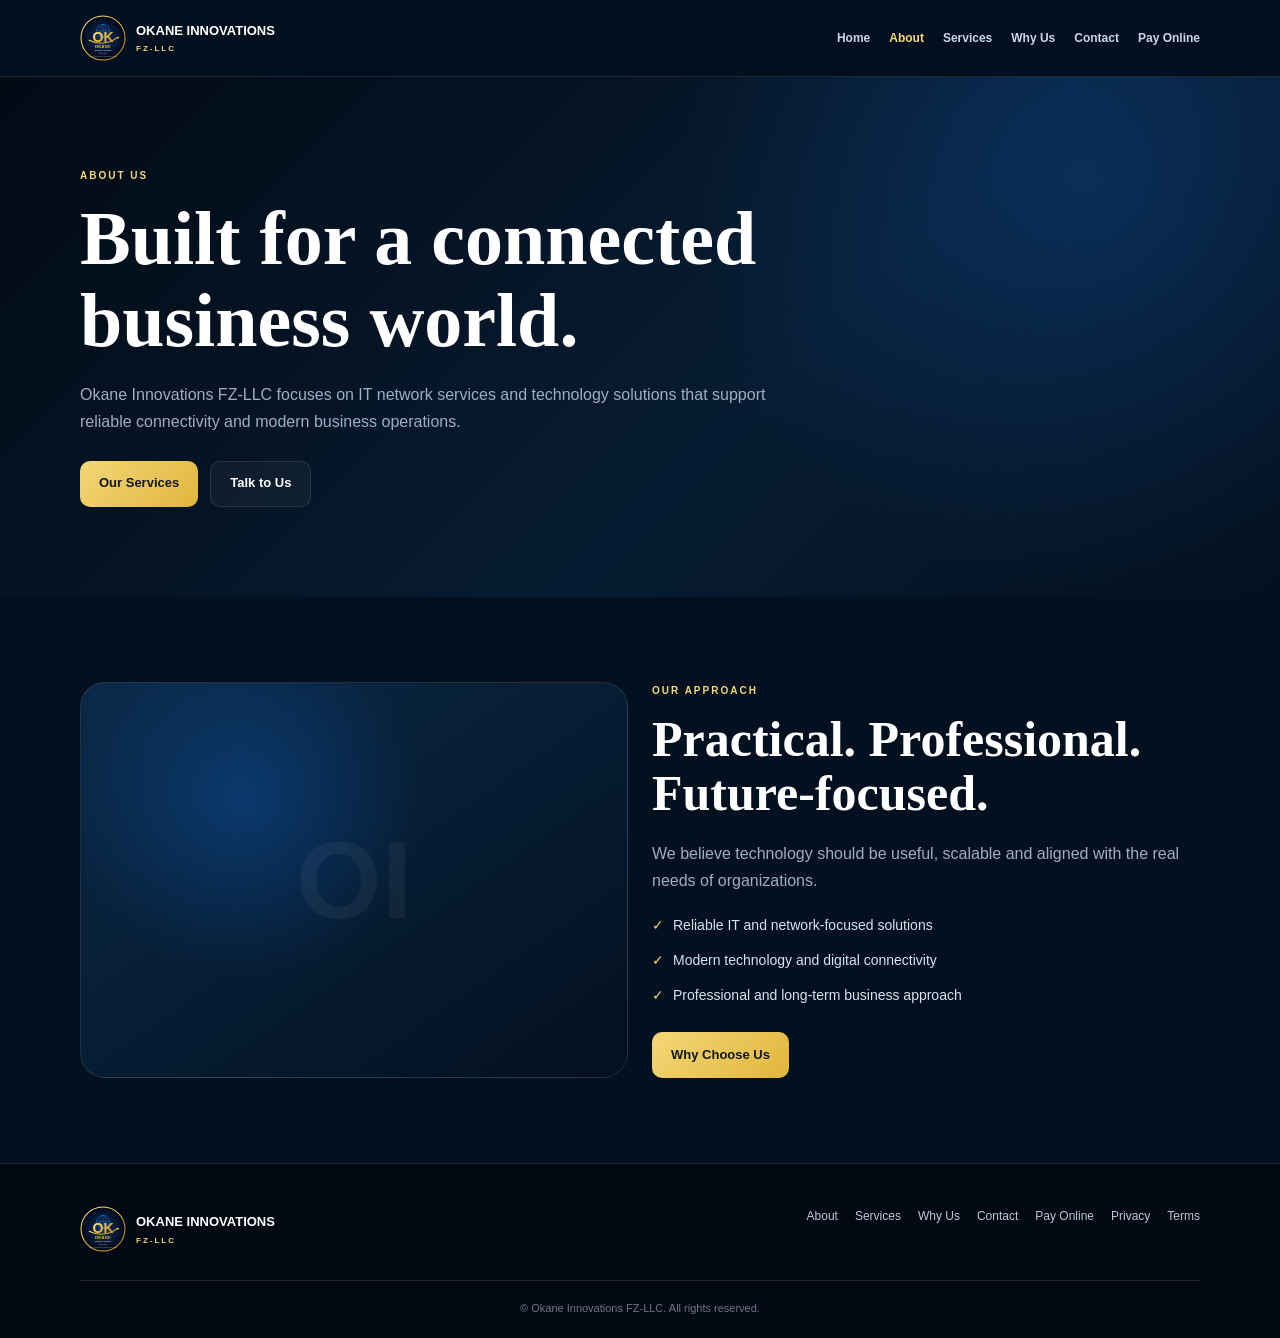
==== commit 4923a053: "Add files via upload" ====
--- a/about.html
+++ b/about.html
@@ -1 +1 @@
-<!doctype html><html><head><meta charset="utf-8"><meta name="viewport" content="width=device-width,initial-scale=1"><title>About | Okane Innovations FZ-LLC</title><link rel="icon" href="favicon.svg"><link rel="stylesheet" href="styles.css"></head><body><header><div class="container nav"><a class="logo" href="index.html"><img src="logo.svg"><span><b>OKANE INNOVATIONS</b><small>FZ-LLC</small></span></a><button class="menu">☰</button><nav><a class="" href="index.html">Home</a><a class="active" href="about.html">About</a><a class="" href="services.html">Services</a><a class="" href="why-us.html">Why Us</a><a class="" href="contact.html">Contact</a><a class="" href="payment.html">Pay Online</a></nav></div></header><main><section class="pagehero"><div class="container"><div class="eyebrow">About Us</div><h1>Built for a connected business world.</h1><p class="lead">Okane Innovations FZ-LLC focuses on IT network services and technology solutions supporting reliable connectivity and modern business operations.</p></div></section><section><div class="container grid2"><div class="visual"><strong>OI</strong></div><div><div class="eyebrow">Our Approach</div><h2>Practical. Professional. Future-focused.</h2><p class="lead">We believe technology should be useful, scalable and aligned with real organizational needs.</p></div></div></section></main><footer><div class="container"><div class="foot"><div class="logo"><img src="logo.svg"><span><b>OKANE INNOVATIONS</b><small>FZ-LLC</small></span></div><div class="links"><a href="about.html">About</a><a href="services.html">Services</a><a href="why-us.html">Why Us</a><a href="contact.html">Contact</a><a href="payment.html">Pay Online</a><a href="privacy.html">Privacy</a><a href="terms.html">Terms</a></div></div><div class="copy">© 2026 Okane Innovations FZ-LLC. All rights reserved.</div></div></footer><script src="script.js"></script></body></html>+<!doctype html><html lang="en"><head><meta charset="utf-8"><meta name="viewport" content="width=device-width,initial-scale=1"><title>About | Okane Innovations FZ-LLC</title><meta name="description" content="Okane Innovations FZ-LLC — IT network services and technology solutions."><link rel="icon" type="image/svg+xml" href="favicon.svg"><link rel="stylesheet" href="styles.css"></head><body><header><div class="container nav"><a class="logo" href="index.html"><img src="logo.svg" alt="Okane Innovations"><span><b>OKANE INNOVATIONS</b><small>FZ-LLC</small></span></a><button class="menu" aria-label="Open menu">☰</button><nav><a class="" href="index.html">Home</a><a class="active" href="about.html">About</a><a class="" href="services.html">Services</a><a class="" href="why-us.html">Why Us</a><a class="" href="contact.html">Contact</a><a class="" href="payment.html">Pay Online</a></nav></div></header><main><section class="pagehero"><div class="container"><div class="eyebrow">About Us</div><h1>Built for a connected business world.</h1><p class="lead">Okane Innovations FZ-LLC focuses on IT network services and technology solutions that support reliable connectivity and modern business operations.</p><div class="actions"><a class="btn gold" href="services.html">Our Services</a><a class="btn outline" href="contact.html">Talk to Us</a></div></div></section><section><div class="container grid2"><div class="visual"><strong>OI</strong></div><div><div class="eyebrow">Our Approach</div><h2>Practical. Professional. Future-focused.</h2><p class="lead">We believe technology should be useful, scalable and aligned with the real needs of organizations.</p><div class="checks"><div class="check"><i>✓</i>Reliable IT and network-focused solutions</div><div class="check"><i>✓</i>Modern technology and digital connectivity</div><div class="check"><i>✓</i>Professional and long-term business approach</div></div><div class="actions"><a class="btn gold" href="why-us.html">Why Choose Us</a></div></div></div></section></main><footer><div class="container"><div class="foot"><a class="logo" href="index.html"><img src="logo.svg" alt=""><span><b>OKANE INNOVATIONS</b><small>FZ-LLC</small></span></a><div class="links"><a href="about.html">About</a><a href="services.html">Services</a><a href="why-us.html">Why Us</a><a href="contact.html">Contact</a><a href="payment.html">Pay Online</a><a href="privacy.html">Privacy</a><a href="terms.html">Terms</a></div></div><div class="copy">© <span data-year></span> Okane Innovations FZ-LLC. All rights reserved.</div></div></footer><script src="script.js"></script></body></html>
--- a/styles.css
+++ b/styles.css
@@ -1 +1,26 @@
-*{box-sizing:border-box}html{scroll-behavior:smooth}body{margin:0;font-family:Arial,sans-serif;background:#03101f;color:#dce6f2;line-height:1.7}a{text-decoration:none;color:inherit}.container{width:min(1120px,92%);margin:auto}header{position:sticky;top:0;z-index:10;background:#03101ff5;border-bottom:1px solid #ffffff1a}.nav{min-height:76px;display:flex;align-items:center;justify-content:space-between}.logo{display:flex;align-items:center;gap:10px}.logo img{width:46px;height:46px}.logo b{display:block;color:#fff;font-size:13px}.logo small{color:#f4d777;font-size:8px;letter-spacing:2px}nav{display:flex;gap:20px;align-items:center}nav a{font-size:13px;font-weight:bold;color:#cbd7e5}.active,nav a:hover{color:#f4d777}.menu{display:none;background:none;border:0;color:#fff;font-size:28px}.hero,.pagehero{padding:100px 0;background:radial-gradient(circle at 85% 20%,#167eff33,transparent 35%),linear-gradient(135deg,#020a14,#071c32)}.hero{min-height:70vh;display:flex;align-items:center}.eyebrow{color:#f4d777;font-size:11px;font-weight:bold;letter-spacing:2px;text-transform:uppercase}h1,h2{font-family:Georgia,serif;color:#fff;line-height:1.1}h1{font-size:clamp(44px,7vw,78px);max-width:850px}h1 span{color:#f4d777}h2{font-size:clamp(34px,5vw,52px)}.lead{color:#9eafc3;max-width:720px;font-size:17px}.actions{display:flex;gap:12px;flex-wrap:wrap;margin-top:28px}.btn{display:inline-flex;align-items:center;justify-content:center;padding:13px 20px;border-radius:10px;font-weight:bold;font-size:13px}.gold{background:linear-gradient(135deg,#f4d777,#e0b53d);color:#101820}.outline{border:1px solid #ffffff1c;background:#ffffff08;color:#fff}section{padding:85px 0;scroll-margin-top:85px}.alt{background:#06172b}.grid{display:grid;grid-template-columns:repeat(3,1fr);gap:18px}.grid2{display:grid;grid-template-columns:1fr 1fr;gap:25px}.card,.form{padding:28px;border:1px solid #ffffff1a;border-radius:20px;background:#ffffff08}.card h3{color:#fff}.card p{color:#9eafc3}.icon{width:48px;height:48px;display:grid;place-items:center;border-radius:13px;background:#e0b53d18;color:#f4d777;font-weight:bold}.visual{min-height:340px;border-radius:25px;display:grid;place-items:center;background:radial-gradient(circle,#167eff33,transparent 40%),#071c32;border:1px solid #ffffff1a}.visual strong{font-size:100px;color:#ffffff08}.contact{padding:20px;border:1px solid #ffffff1a;border-radius:15px;margin-bottom:12px}.contact small{display:block;color:#f4d777;text-transform:uppercase;font-size:10px}.contact strong{color:#fff}.formgrid{display:grid;grid-template-columns:1fr 1fr;gap:15px}.full{grid-column:1/-1}label{font-size:12px;font-weight:bold}input,textarea{width:100%;padding:13px;border-radius:10px;border:1px solid #ffffff1a;background:#071321;color:#fff;font:inherit}textarea{min-height:140px}footer{padding:40px 0 20px;background:#020912;border-top:1px solid #ffffff1a}.foot{display:flex;justify-content:space-between;gap:25px}.links{display:flex;gap:18px;flex-wrap:wrap;color:#bcc9d8;font-size:13px}.copy{text-align:center;color:#68798d;border-top:1px solid #ffffff12;margin-top:25px;padding-top:18px;font-size:11px}@media(max-width:800px){nav{display:none;position:absolute;top:76px;left:0;right:0;background:#03101f;padding:18px 5%;flex-direction:column;align-items:stretch}nav.open{display:flex}.menu{display:block}.grid,.grid2{grid-template-columns:1fr}.formgrid{grid-template-columns:1fr}.full{grid-column:auto}.foot{flex-direction:column}.hero{min-height:auto}}+
+:root{--navy:#03101f;--navy2:#06172b;--gold:#e0b53d;--gold2:#f4d777;--white:#fff;--text:#dce6f2;--muted:#9eafc3;--line:rgba(255,255,255,.11)}
+*{box-sizing:border-box;margin:0;padding:0}html{scroll-behavior:smooth}body{font-family:Arial,Helvetica,sans-serif;background:var(--navy);color:var(--text);line-height:1.7;overflow-x:hidden}a{text-decoration:none;color:inherit}
+.container{width:min(1120px,92%);margin:auto}
+header{position:sticky;top:0;z-index:1000;background:rgba(3,16,31,.97);backdrop-filter:blur(14px);border-bottom:1px solid var(--line)}
+.nav{min-height:76px;display:flex;align-items:center;justify-content:space-between;gap:20px}.logo{display:flex;align-items:center;gap:10px}.logo img{width:46px;height:46px}.logo b{display:block;color:#fff;font-size:13px}.logo small{display:block;color:var(--gold2);font-size:8px;letter-spacing:2px;font-weight:800}
+nav{display:flex;align-items:center;gap:19px}nav a{font-size:12px;font-weight:800;color:#cbd7e5;white-space:nowrap}nav a:hover,nav a.active{color:var(--gold2)}
+.menu{display:none;background:none;border:0;color:#fff;font-size:28px}
+.btn{display:inline-flex;align-items:center;justify-content:center;min-height:46px;padding:0 19px;border-radius:10px;font-weight:800;font-size:13px;transition:.2s;border:0;cursor:pointer}.btn:hover{transform:translateY(-2px)}.gold{background:linear-gradient(135deg,var(--gold2),var(--gold));color:#101820}.outline{border:1px solid var(--line);background:rgba(255,255,255,.04);color:#fff}
+.hero,.pagehero{background:radial-gradient(circle at 85% 20%,rgba(24,126,255,.20),transparent 35%),linear-gradient(135deg,#020a14,#071c32 60%,#03101f)}
+.hero{min-height:calc(100vh - 76px);display:flex;align-items:center;padding:90px 0}.pagehero{padding:90px 0}
+.eyebrow{color:var(--gold2);font-size:10px;font-weight:900;letter-spacing:2px;text-transform:uppercase;margin-bottom:13px}h1,h2{font-family:Georgia,"Times New Roman",serif;color:#fff;line-height:1.08}h1{font-size:clamp(44px,7vw,76px);max-width:880px}h1 span{color:var(--gold2)}h2{font-size:clamp(32px,5vw,50px)}
+.lead{color:var(--muted);max-width:720px;font-size:16px;margin:20px 0}.actions{display:flex;gap:12px;flex-wrap:wrap;margin-top:25px}
+section{padding:85px 0;scroll-margin-top:90px}.alt{background:var(--navy2)}.section-head{margin-bottom:35px}
+.grid{display:grid;grid-template-columns:repeat(3,1fr);gap:18px}.grid2{display:grid;grid-template-columns:1fr 1fr;gap:24px}
+.card{display:block;padding:26px;border:1px solid var(--line);border-radius:20px;background:linear-gradient(145deg,rgba(255,255,255,.055),rgba(255,255,255,.02));transition:.2s}.card:hover{border-color:rgba(224,181,61,.4);transform:translateY(-3px)}
+.card h3{color:#fff;font-size:17px;margin:12px 0 7px}.card p{color:var(--muted);font-size:14px}.icon{width:47px;height:47px;display:grid;place-items:center;border-radius:13px;background:rgba(224,181,61,.10);border:1px solid rgba(224,181,61,.18);color:var(--gold2);font-weight:900}.card-link{display:inline-block;color:var(--gold2);font-size:12px;font-weight:800;margin-top:13px}
+.visual{min-height:350px;border-radius:25px;border:1px solid var(--line);display:grid;place-items:center;background:radial-gradient(circle at 30% 30%,rgba(20,126,255,.25),transparent 38%),linear-gradient(145deg,#0a2948,#03101f)}.visual strong{font-size:110px;color:rgba(255,255,255,.05)}
+.checks{display:grid;gap:11px;margin-top:20px}.check{display:flex;gap:9px;color:#d8e3ef;font-size:14px}.check i{color:var(--gold2);font-style:normal}
+.form{padding:28px;border:1px solid var(--line);border-radius:20px;background:rgba(255,255,255,.035)}.formgrid{display:grid;grid-template-columns:1fr 1fr;gap:15px}.full{grid-column:1/-1}label{display:block;font-size:12px;font-weight:800;color:#cbd7e5;margin-bottom:5px}input,textarea,select{width:100%;padding:13px;border-radius:10px;border:1px solid var(--line);background:#071321;color:#fff;font:inherit;outline:none}textarea{min-height:145px;resize:vertical}
+.contact-item{padding:19px;border:1px solid var(--line);border-radius:15px;background:rgba(255,255,255,.03);margin-bottom:12px}.contact-item small{display:block;color:var(--gold2);font-size:10px;text-transform:uppercase;letter-spacing:1.5px;font-weight:900}.contact-item strong{color:#fff;word-break:break-word}
+.notice{padding:18px 20px;border-left:3px solid var(--gold);background:rgba(224,181,61,.07);border-radius:8px;margin:20px 0;color:#dbe5f0}
+.detail-card{margin-bottom:18px}.detail-card h2{font-size:32px;margin:12px 0}.detail-card p{color:var(--muted)}
+footer{padding:42px 0 20px;background:#020912;border-top:1px solid var(--line)}.foot{display:flex;justify-content:space-between;gap:25px}.links{display:flex;flex-wrap:wrap;gap:17px;color:#bcc9d8;font-size:12px}.copy{text-align:center;color:#68798d;font-size:11px;border-top:1px solid var(--line);margin-top:28px;padding-top:18px}
+@media(max-width:850px){nav{display:none;position:absolute;top:76px;left:0;right:0;background:#03101f;padding:18px 5%;flex-direction:column;align-items:stretch;border-bottom:1px solid var(--line)}nav.open{display:flex}.menu{display:block}.grid{grid-template-columns:1fr 1fr}.grid2{grid-template-columns:1fr}.foot{flex-direction:column}}
+@media(max-width:560px){.grid{grid-template-columns:1fr}.formgrid{grid-template-columns:1fr}.full{grid-column:auto}.hero{min-height:auto;padding:75px 0}h1{font-size:45px}.actions{flex-direction:column}.btn{width:100%}.logo img{width:42px;height:42px}.logo b{font-size:11px}}
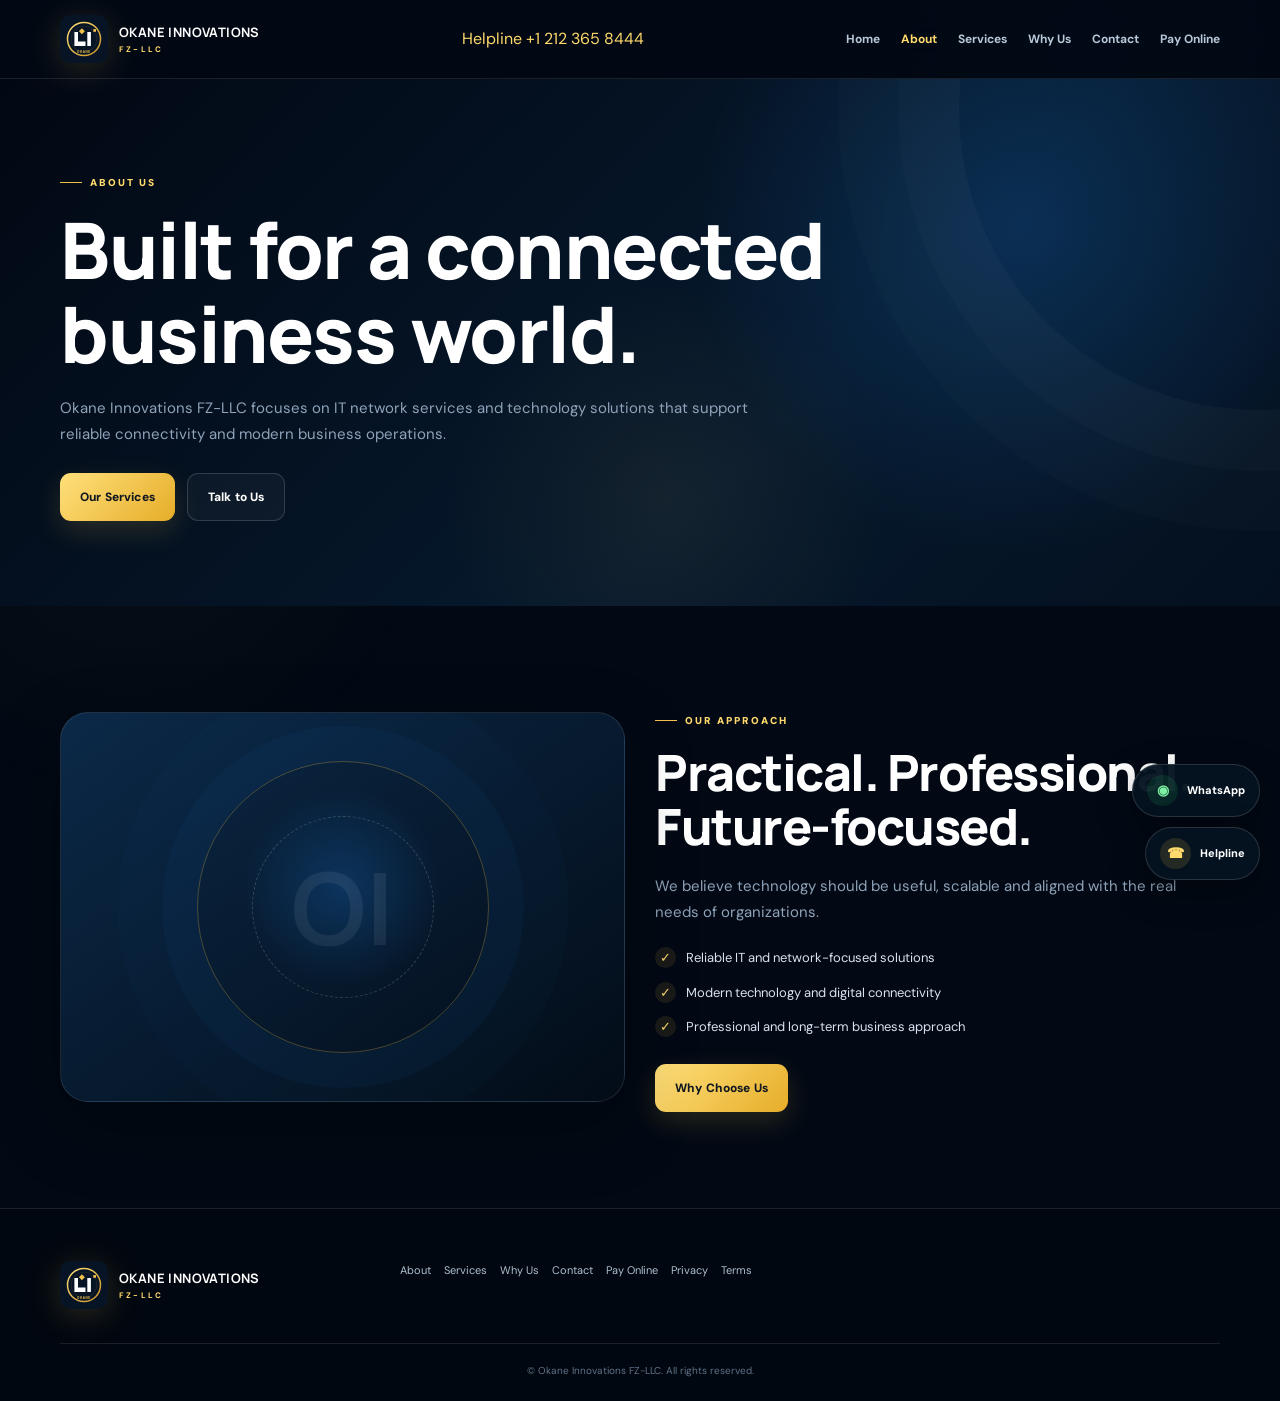
==== commit 8799ceec: "Add files via upload" ====
--- a/about.html
+++ b/about.html
@@ -1 +1,4 @@
-<!doctype html><html lang="en"><head><meta charset="utf-8"><meta name="viewport" content="width=device-width,initial-scale=1"><title>About | Okane Innovations FZ-LLC</title><meta name="description" content="Okane Innovations FZ-LLC — IT network services and technology solutions."><link rel="icon" type="image/svg+xml" href="favicon.svg"><link rel="stylesheet" href="styles.css"></head><body><header><div class="container nav"><a class="logo" href="index.html"><img src="logo.svg" alt="Okane Innovations"><span><b>OKANE INNOVATIONS</b><small>FZ-LLC</small></span></a><button class="menu" aria-label="Open menu">☰</button><nav><a class="" href="index.html">Home</a><a class="active" href="about.html">About</a><a class="" href="services.html">Services</a><a class="" href="why-us.html">Why Us</a><a class="" href="contact.html">Contact</a><a class="" href="payment.html">Pay Online</a></nav></div></header><main><section class="pagehero"><div class="container"><div class="eyebrow">About Us</div><h1>Built for a connected business world.</h1><p class="lead">Okane Innovations FZ-LLC focuses on IT network services and technology solutions that support reliable connectivity and modern business operations.</p><div class="actions"><a class="btn gold" href="services.html">Our Services</a><a class="btn outline" href="contact.html">Talk to Us</a></div></div></section><section><div class="container grid2"><div class="visual"><strong>OI</strong></div><div><div class="eyebrow">Our Approach</div><h2>Practical. Professional. Future-focused.</h2><p class="lead">We believe technology should be useful, scalable and aligned with the real needs of organizations.</p><div class="checks"><div class="check"><i>✓</i>Reliable IT and network-focused solutions</div><div class="check"><i>✓</i>Modern technology and digital connectivity</div><div class="check"><i>✓</i>Professional and long-term business approach</div></div><div class="actions"><a class="btn gold" href="why-us.html">Why Choose Us</a></div></div></div></section></main><footer><div class="container"><div class="foot"><a class="logo" href="index.html"><img src="logo.svg" alt=""><span><b>OKANE INNOVATIONS</b><small>FZ-LLC</small></span></a><div class="links"><a href="about.html">About</a><a href="services.html">Services</a><a href="why-us.html">Why Us</a><a href="contact.html">Contact</a><a href="payment.html">Pay Online</a><a href="privacy.html">Privacy</a><a href="terms.html">Terms</a></div></div><div class="copy">© <span data-year></span> Okane Innovations FZ-LLC. All rights reserved.</div></div></footer><script src="script.js"></script></body></html>+<!doctype html><html lang="en"><head><meta charset="utf-8"><meta name="viewport" content="width=device-width,initial-scale=1"><title>About | Okane Innovations FZ-LLC</title><meta name="description" content="Okane Innovations FZ-LLC — IT network services and technology solutions."><link rel="icon" type="image/svg+xml" href="favicon.svg"><link rel="stylesheet" href="styles.css"></head><body><header><div class="container nav"><a class="logo" href="index.html"><img src="logo.svg" alt="Okane Innovations"><span><b>OKANE INNOVATIONS</b><small>FZ-LLC</small></span></a><button class="menu" aria-label="Open menu">☰</button><a class="header-call" href="tel:+12123658444">Helpline +1 212 365 8444</a><nav><a class="" href="index.html">Home</a><a class="active" href="about.html">About</a><a class="" href="services.html">Services</a><a class="" href="why-us.html">Why Us</a><a class="" href="contact.html">Contact</a><a class="" href="payment.html">Pay Online</a></nav></div></header><main><section class="pagehero"><div class="container"><div class="eyebrow">About Us</div><h1>Built for a connected business world.</h1><p class="lead">Okane Innovations FZ-LLC focuses on IT network services and technology solutions that support reliable connectivity and modern business operations.</p><div class="actions"><a class="btn gold" href="services.html">Our Services</a><a class="btn outline" href="contact.html">Talk to Us</a></div></div></section><section><div class="container grid2"><div class="visual"><strong>OI</strong></div><div><div class="eyebrow">Our Approach</div><h2>Practical. Professional. Future-focused.</h2><p class="lead">We believe technology should be useful, scalable and aligned with the real needs of organizations.</p><div class="checks"><div class="check"><i>✓</i>Reliable IT and network-focused solutions</div><div class="check"><i>✓</i>Modern technology and digital connectivity</div><div class="check"><i>✓</i>Professional and long-term business approach</div></div><div class="actions"><a class="btn gold" href="why-us.html">Why Choose Us</a></div></div></div></section></main><div class="quick-actions" aria-label="Quick contact options">
+<a class="quick-action whatsapp" href="https://wa.me/919528557376?text=Hello%20Okane%20Innovations%2C%20I%20would%20like%20to%20make%20an%20inquiry." target="_blank" rel="noopener"><span class="qa-icon">◉</span><span class="label">WhatsApp</span></a>
+<a class="quick-action" href="tel:+12123658444"><span class="qa-icon">☎</span><span class="label">Helpline</span></a>
+</div><footer><div class="container"><div class="foot"><a class="logo" href="index.html"><img src="logo.svg" alt=""><span><b>OKANE INNOVATIONS</b><small>FZ-LLC</small></span></a><div class="links"><a href="about.html">About</a><a href="services.html">Services</a><a href="why-us.html">Why Us</a><a href="contact.html">Contact</a><a href="payment.html">Pay Online</a><a href="privacy.html">Privacy</a><a href="terms.html">Terms</a></div></div><div class="copy">© <span data-year></span> Okane Innovations FZ-LLC. All rights reserved.</div></div></footer><script src="script.js"></script></body></html>
--- a/styles.css
+++ b/styles.css
@@ -1,26 +1,84 @@
 
-:root{--navy:#03101f;--navy2:#06172b;--gold:#e0b53d;--gold2:#f4d777;--white:#fff;--text:#dce6f2;--muted:#9eafc3;--line:rgba(255,255,255,.11)}
-*{box-sizing:border-box;margin:0;padding:0}html{scroll-behavior:smooth}body{font-family:Arial,Helvetica,sans-serif;background:var(--navy);color:var(--text);line-height:1.7;overflow-x:hidden}a{text-decoration:none;color:inherit}
-.container{width:min(1120px,92%);margin:auto}
-header{position:sticky;top:0;z-index:1000;background:rgba(3,16,31,.97);backdrop-filter:blur(14px);border-bottom:1px solid var(--line)}
-.nav{min-height:76px;display:flex;align-items:center;justify-content:space-between;gap:20px}.logo{display:flex;align-items:center;gap:10px}.logo img{width:46px;height:46px}.logo b{display:block;color:#fff;font-size:13px}.logo small{display:block;color:var(--gold2);font-size:8px;letter-spacing:2px;font-weight:800}
-nav{display:flex;align-items:center;gap:19px}nav a{font-size:12px;font-weight:800;color:#cbd7e5;white-space:nowrap}nav a:hover,nav a.active{color:var(--gold2)}
-.menu{display:none;background:none;border:0;color:#fff;font-size:28px}
-.btn{display:inline-flex;align-items:center;justify-content:center;min-height:46px;padding:0 19px;border-radius:10px;font-weight:800;font-size:13px;transition:.2s;border:0;cursor:pointer}.btn:hover{transform:translateY(-2px)}.gold{background:linear-gradient(135deg,var(--gold2),var(--gold));color:#101820}.outline{border:1px solid var(--line);background:rgba(255,255,255,.04);color:#fff}
-.hero,.pagehero{background:radial-gradient(circle at 85% 20%,rgba(24,126,255,.20),transparent 35%),linear-gradient(135deg,#020a14,#071c32 60%,#03101f)}
-.hero{min-height:calc(100vh - 76px);display:flex;align-items:center;padding:90px 0}.pagehero{padding:90px 0}
-.eyebrow{color:var(--gold2);font-size:10px;font-weight:900;letter-spacing:2px;text-transform:uppercase;margin-bottom:13px}h1,h2{font-family:Georgia,"Times New Roman",serif;color:#fff;line-height:1.08}h1{font-size:clamp(44px,7vw,76px);max-width:880px}h1 span{color:var(--gold2)}h2{font-size:clamp(32px,5vw,50px)}
-.lead{color:var(--muted);max-width:720px;font-size:16px;margin:20px 0}.actions{display:flex;gap:12px;flex-wrap:wrap;margin-top:25px}
-section{padding:85px 0;scroll-margin-top:90px}.alt{background:var(--navy2)}.section-head{margin-bottom:35px}
-.grid{display:grid;grid-template-columns:repeat(3,1fr);gap:18px}.grid2{display:grid;grid-template-columns:1fr 1fr;gap:24px}
-.card{display:block;padding:26px;border:1px solid var(--line);border-radius:20px;background:linear-gradient(145deg,rgba(255,255,255,.055),rgba(255,255,255,.02));transition:.2s}.card:hover{border-color:rgba(224,181,61,.4);transform:translateY(-3px)}
-.card h3{color:#fff;font-size:17px;margin:12px 0 7px}.card p{color:var(--muted);font-size:14px}.icon{width:47px;height:47px;display:grid;place-items:center;border-radius:13px;background:rgba(224,181,61,.10);border:1px solid rgba(224,181,61,.18);color:var(--gold2);font-weight:900}.card-link{display:inline-block;color:var(--gold2);font-size:12px;font-weight:800;margin-top:13px}
-.visual{min-height:350px;border-radius:25px;border:1px solid var(--line);display:grid;place-items:center;background:radial-gradient(circle at 30% 30%,rgba(20,126,255,.25),transparent 38%),linear-gradient(145deg,#0a2948,#03101f)}.visual strong{font-size:110px;color:rgba(255,255,255,.05)}
-.checks{display:grid;gap:11px;margin-top:20px}.check{display:flex;gap:9px;color:#d8e3ef;font-size:14px}.check i{color:var(--gold2);font-style:normal}
-.form{padding:28px;border:1px solid var(--line);border-radius:20px;background:rgba(255,255,255,.035)}.formgrid{display:grid;grid-template-columns:1fr 1fr;gap:15px}.full{grid-column:1/-1}label{display:block;font-size:12px;font-weight:800;color:#cbd7e5;margin-bottom:5px}input,textarea,select{width:100%;padding:13px;border-radius:10px;border:1px solid var(--line);background:#071321;color:#fff;font:inherit;outline:none}textarea{min-height:145px;resize:vertical}
-.contact-item{padding:19px;border:1px solid var(--line);border-radius:15px;background:rgba(255,255,255,.03);margin-bottom:12px}.contact-item small{display:block;color:var(--gold2);font-size:10px;text-transform:uppercase;letter-spacing:1.5px;font-weight:900}.contact-item strong{color:#fff;word-break:break-word}
-.notice{padding:18px 20px;border-left:3px solid var(--gold);background:rgba(224,181,61,.07);border-radius:8px;margin:20px 0;color:#dbe5f0}
-.detail-card{margin-bottom:18px}.detail-card h2{font-size:32px;margin:12px 0}.detail-card p{color:var(--muted)}
-footer{padding:42px 0 20px;background:#020912;border-top:1px solid var(--line)}.foot{display:flex;justify-content:space-between;gap:25px}.links{display:flex;flex-wrap:wrap;gap:17px;color:#bcc9d8;font-size:12px}.copy{text-align:center;color:#68798d;font-size:11px;border-top:1px solid var(--line);margin-top:28px;padding-top:18px}
-@media(max-width:850px){nav{display:none;position:absolute;top:76px;left:0;right:0;background:#03101f;padding:18px 5%;flex-direction:column;align-items:stretch;border-bottom:1px solid var(--line)}nav.open{display:flex}.menu{display:block}.grid{grid-template-columns:1fr 1fr}.grid2{grid-template-columns:1fr}.foot{flex-direction:column}}
-@media(max-width:560px){.grid{grid-template-columns:1fr}.formgrid{grid-template-columns:1fr}.full{grid-column:auto}.hero{min-height:auto;padding:75px 0}h1{font-size:45px}.actions{flex-direction:column}.btn{width:100%}.logo img{width:42px;height:42px}.logo b{font-size:11px}}
+@import url('https://fonts.googleapis.com/css2?family=DM+Sans:wght@400;500;600;700&family=Manrope:wght@500;600;700;800&display=swap');
+:root{--bg:#020914;--bg2:#061426;--panel:#091a2e;--panel2:#0c2038;--gold:#f1c24b;--gold2:#ffd96b;--blue:#1976d2;--white:#f7f9fc;--text:#d7e2ee;--muted:#8fa3b9;--line:rgba(255,255,255,.10);--shadow:0 25px 70px rgba(0,0,0,.28)}
+*{box-sizing:border-box;margin:0;padding:0}
+html{scroll-behavior:smooth}
+body{font-family:"DM Sans",Arial,sans-serif;background:var(--bg);color:var(--text);line-height:1.7;overflow-x:hidden}
+body:before{content:"";position:fixed;inset:0;pointer-events:none;background:radial-gradient(circle at 85% 5%,rgba(25,118,210,.12),transparent 27%),radial-gradient(circle at 10% 55%,rgba(241,194,75,.035),transparent 25%);z-index:-1}
+a{text-decoration:none;color:inherit}
+.container{width:min(1160px,92%);margin:auto}
+header{position:sticky;top:0;z-index:1000;background:rgba(2,9,20,.88);backdrop-filter:blur(18px);border-bottom:1px solid var(--line)}
+.nav{min-height:78px;display:flex;align-items:center;justify-content:space-between;gap:20px}
+.logo{display:flex;align-items:center;gap:11px;min-width:max-content}
+.logo img{width:48px;height:48px;filter:drop-shadow(0 6px 16px rgba(241,194,75,.18))}
+.logo b{display:block;color:#fff;font-family:Manrope,sans-serif;font-size:13px;letter-spacing:.4px}
+.logo small{display:block;color:var(--gold2);font-size:8px;letter-spacing:2.2px;font-weight:800}
+nav{display:flex;align-items:center;gap:21px}
+nav a{font-size:12px;font-weight:700;color:#b8c8d9;white-space:nowrap;transition:.2s}
+nav a:hover,nav a.active{color:var(--gold2)}
+.menu{display:none;background:none;border:0;color:#fff;font-size:28px;cursor:pointer}
+.btn{display:inline-flex;align-items:center;justify-content:center;min-height:48px;padding:0 20px;border-radius:11px;font-weight:800;font-size:12px;letter-spacing:.15px;transition:.25s;border:0;cursor:pointer}
+.btn:hover{transform:translateY(-2px);box-shadow:0 12px 28px rgba(0,0,0,.25)}
+.gold{background:linear-gradient(135deg,#ffe07b,#e6ad29);color:#101720;box-shadow:0 10px 28px rgba(241,194,75,.16)}
+.outline{border:1px solid rgba(255,255,255,.15);background:rgba(255,255,255,.035);color:#fff}
+.hero,.pagehero{position:relative;overflow:hidden;background:radial-gradient(circle at 80% 28%,rgba(25,118,210,.24),transparent 30%),radial-gradient(circle at 52% 80%,rgba(241,194,75,.06),transparent 28%),linear-gradient(135deg,#020813,#06192d 62%,#04101f)}
+.hero:after,.pagehero:after{content:"";position:absolute;width:600px;height:600px;border:1px solid rgba(255,255,255,.035);border-radius:50%;right:-280px;top:-270px;box-shadow:0 0 0 60px rgba(255,255,255,.015),0 0 0 120px rgba(255,255,255,.01);pointer-events:none}
+.hero{min-height:calc(100vh - 78px);display:flex;align-items:center;padding:85px 0}
+.hero .container{position:relative;z-index:2}
+.eyebrow{display:inline-flex;align-items:center;gap:8px;color:var(--gold2);font-size:10px;font-weight:900;letter-spacing:2px;text-transform:uppercase;margin-bottom:16px}
+.eyebrow:before{content:"";width:22px;height:1px;background:var(--gold)}
+h1,h2{font-family:Manrope,Arial,sans-serif;color:#fff;line-height:1.08;letter-spacing:-1.5px}
+h1{font-size:clamp(44px,6.5vw,78px);max-width:880px;font-weight:800}
+h1 span{color:var(--gold2)}
+h2{font-size:clamp(31px,4.5vw,50px);font-weight:800}
+h3{font-family:Manrope,sans-serif}
+.lead{color:var(--muted);max-width:720px;font-size:15px;margin:21px 0}
+.actions{display:flex;gap:12px;flex-wrap:wrap;margin-top:26px}
+.hero .lead{font-size:16px;max-width:670px}
+.hero .actions{margin-top:30px}
+.hero-stats{display:grid;grid-template-columns:repeat(4,1fr);gap:12px;max-width:880px;margin-top:60px}
+.stat{padding:18px 16px;border:1px solid var(--line);background:rgba(255,255,255,.035);border-radius:15px;box-shadow:var(--shadow)}
+.stat strong{display:block;color:#fff;font-family:Manrope;font-size:22px}.stat span{display:block;color:var(--muted);font-size:11px;margin-top:2px}
+section{padding:96px 0;scroll-margin-top:95px}
+.alt{background:linear-gradient(180deg,rgba(6,20,38,.78),rgba(4,15,28,.95));border-top:1px solid rgba(255,255,255,.025);border-bottom:1px solid rgba(255,255,255,.025)}
+.section-head{margin-bottom:42px}.section-head .lead{max-width:620px}
+.grid{display:grid;grid-template-columns:repeat(3,1fr);gap:18px}
+.grid2{display:grid;grid-template-columns:1fr 1fr;gap:30px;align-items:center}
+.card{display:block;padding:28px;border:1px solid var(--line);border-radius:20px;background:linear-gradient(145deg,rgba(255,255,255,.055),rgba(255,255,255,.018));box-shadow:0 15px 45px rgba(0,0,0,.12);transition:.25s;position:relative;overflow:hidden}
+.card:before{content:"";position:absolute;inset:0;background:linear-gradient(135deg,rgba(25,118,210,.09),transparent 45%);opacity:0;transition:.25s}
+.card:hover{border-color:rgba(241,194,75,.32);transform:translateY(-5px);box-shadow:0 25px 55px rgba(0,0,0,.25)}
+.card:hover:before{opacity:1}
+.card>*{position:relative;z-index:1}
+.card h3{color:#fff;font-size:16px;margin:15px 0 8px}.card p{color:var(--muted);font-size:13px}
+.icon{width:49px;height:49px;display:grid;place-items:center;border-radius:14px;background:linear-gradient(145deg,rgba(241,194,75,.16),rgba(25,118,210,.12));border:1px solid rgba(241,194,75,.18);color:var(--gold2);font-weight:900;box-shadow:inset 0 0 20px rgba(255,255,255,.02)}
+.card-link{display:inline-block;color:var(--gold2);font-size:11px;font-weight:900;margin-top:16px;letter-spacing:.2px}
+.visual{min-height:390px;border-radius:28px;border:1px solid var(--line);display:grid;place-items:center;position:relative;overflow:hidden;background:radial-gradient(circle at 50% 45%,rgba(25,118,210,.28),transparent 28%),linear-gradient(145deg,#0b2948,#030c17);box-shadow:var(--shadow)}
+.visual:before{content:"";position:absolute;width:290px;height:290px;border:1px solid rgba(241,194,75,.28);border-radius:50%;box-shadow:0 0 0 35px rgba(25,118,210,.05),0 0 0 80px rgba(25,118,210,.025)}
+.visual:after{content:"";position:absolute;width:180px;height:180px;border:1px dashed rgba(255,255,255,.18);border-radius:50%;transform:rotate(35deg)}
+.visual strong{font-family:Manrope;font-size:100px;color:rgba(255,255,255,.07);z-index:2}
+.checks{display:grid;gap:12px;margin-top:22px}.check{display:flex;gap:10px;color:#d8e3ef;font-size:13px}.check i{color:var(--gold2);font-style:normal;width:21px;height:21px;border-radius:50%;display:grid;place-items:center;background:rgba(241,194,75,.1)}
+.pagehero{padding:85px 0}.pagehero .container{position:relative;z-index:2}
+.form{padding:30px;border:1px solid var(--line);border-radius:22px;background:rgba(255,255,255,.035);box-shadow:var(--shadow)}
+.formgrid{display:grid;grid-template-columns:1fr 1fr;gap:15px}.full{grid-column:1/-1}
+label{display:block;font-size:11px;font-weight:800;color:#cbd7e5;margin-bottom:6px}
+input,textarea,select{width:100%;padding:13px 14px;border-radius:11px;border:1px solid var(--line);background:#071321;color:#fff;font:inherit;outline:none;transition:.2s}
+input:focus,textarea:focus,select:focus{border-color:rgba(241,194,75,.5);box-shadow:0 0 0 3px rgba(241,194,75,.07)}
+textarea{min-height:145px;resize:vertical}
+.contact-item{padding:19px;border:1px solid var(--line);border-radius:15px;background:rgba(255,255,255,.03);margin-bottom:12px}
+.contact-item small{display:block;color:var(--gold2);font-size:9px;text-transform:uppercase;letter-spacing:1.5px;font-weight:900}.contact-item strong{color:#fff;word-break:break-word}
+.notice{padding:18px 20px;border-left:3px solid var(--gold);background:rgba(241,194,75,.07);border-radius:8px;margin:20px 0;color:#dbe5f0}
+.detail-card{margin-bottom:18px}.detail-card h2{font-size:30px;margin:12px 0}.detail-card p{color:var(--muted)}
+footer{padding:52px 0 22px;background:#010710;border-top:1px solid var(--line)}
+.foot{display:grid;grid-template-columns:1fr 1.3fr 1.3fr;gap:40px}.links{display:flex;flex-wrap:wrap;align-content:flex-start;gap:13px;color:#aebfd0;font-size:11px}.links a:hover{color:var(--gold2)}
+.copy{text-align:center;color:#617388;font-size:10px;border-top:1px solid var(--line);margin-top:34px;padding-top:18px}
+@media(max-width:850px){nav{display:none;position:absolute;top:78px;left:0;right:0;background:#03101f;padding:18px 5%;flex-direction:column;align-items:stretch;border-bottom:1px solid var(--line);box-shadow:0 20px 35px rgba(0,0,0,.3)}nav.open{display:flex}.menu{display:block}.grid{grid-template-columns:1fr 1fr}.grid2{grid-template-columns:1fr}.hero-stats{grid-template-columns:1fr 1fr}.foot{grid-template-columns:1fr 1fr}}
+@media(max-width:560px){.grid{grid-template-columns:1fr}.formgrid{grid-template-columns:1fr}.full{grid-column:auto}.hero{min-height:auto;padding:72px 0}.pagehero{padding:70px 0}h1{font-size:44px;letter-spacing:-1px}.actions{flex-direction:column}.btn{width:100%}.logo img{width:43px;height:43px}.logo b{font-size:11px}.hero-stats{grid-template-columns:1fr 1fr;margin-top:42px}.stat{padding:15px 12px}.stat strong{font-size:18px}.foot{grid-template-columns:1fr}}
+
+/* Professional contact quick-actions */
+.quick-actions{position:fixed;right:20px;bottom:20px;z-index:1200;display:flex;flex-direction:column;gap:10px;align-items:flex-end}
+.quick-action{display:flex;align-items:center;gap:9px;padding:10px 14px;border-radius:999px;background:rgba(5,18,32,.96);border:1px solid rgba(255,255,255,.14);box-shadow:0 12px 35px rgba(0,0,0,.35);font-size:11px;font-weight:800;color:#fff;transition:.2s}
+.quick-action:hover{transform:translateY(-2px);border-color:rgba(241,194,75,.45)}
+.quick-action .qa-icon{width:31px;height:31px;border-radius:50%;display:grid;place-items:center;background:rgba(241,194,75,.14);color:var(--gold2);font-size:14px}
+.quick-action.whatsapp .qa-icon{background:rgba(37,211,102,.12);color:#7df0a1}
+.header-call{color:var(--gold2)!important}
+@media(max-width:560px){.quick-actions{right:12px;bottom:12px}.quick-action{padding:8px 11px}.quick-action span.label{display:none}.quick-action .qa-icon{width:36px;height:36px}.quick-action{padding:4px}}
